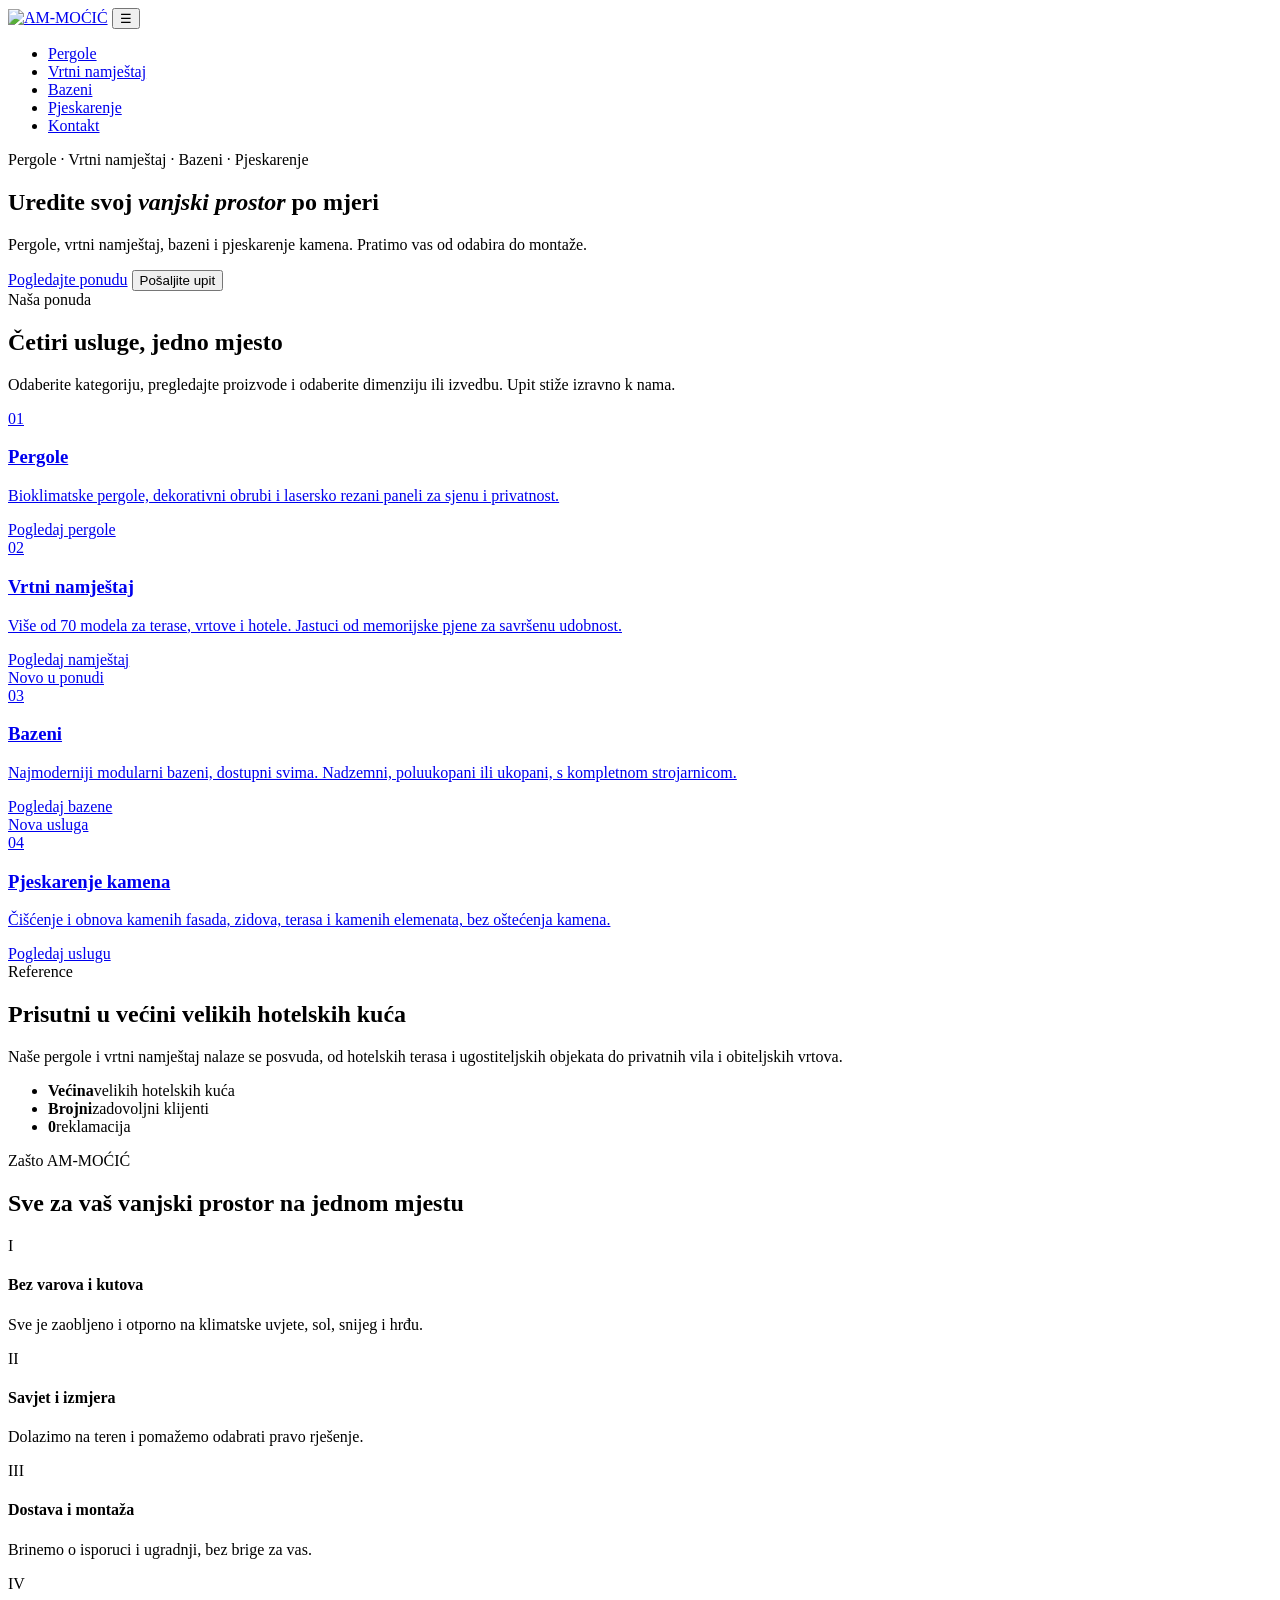
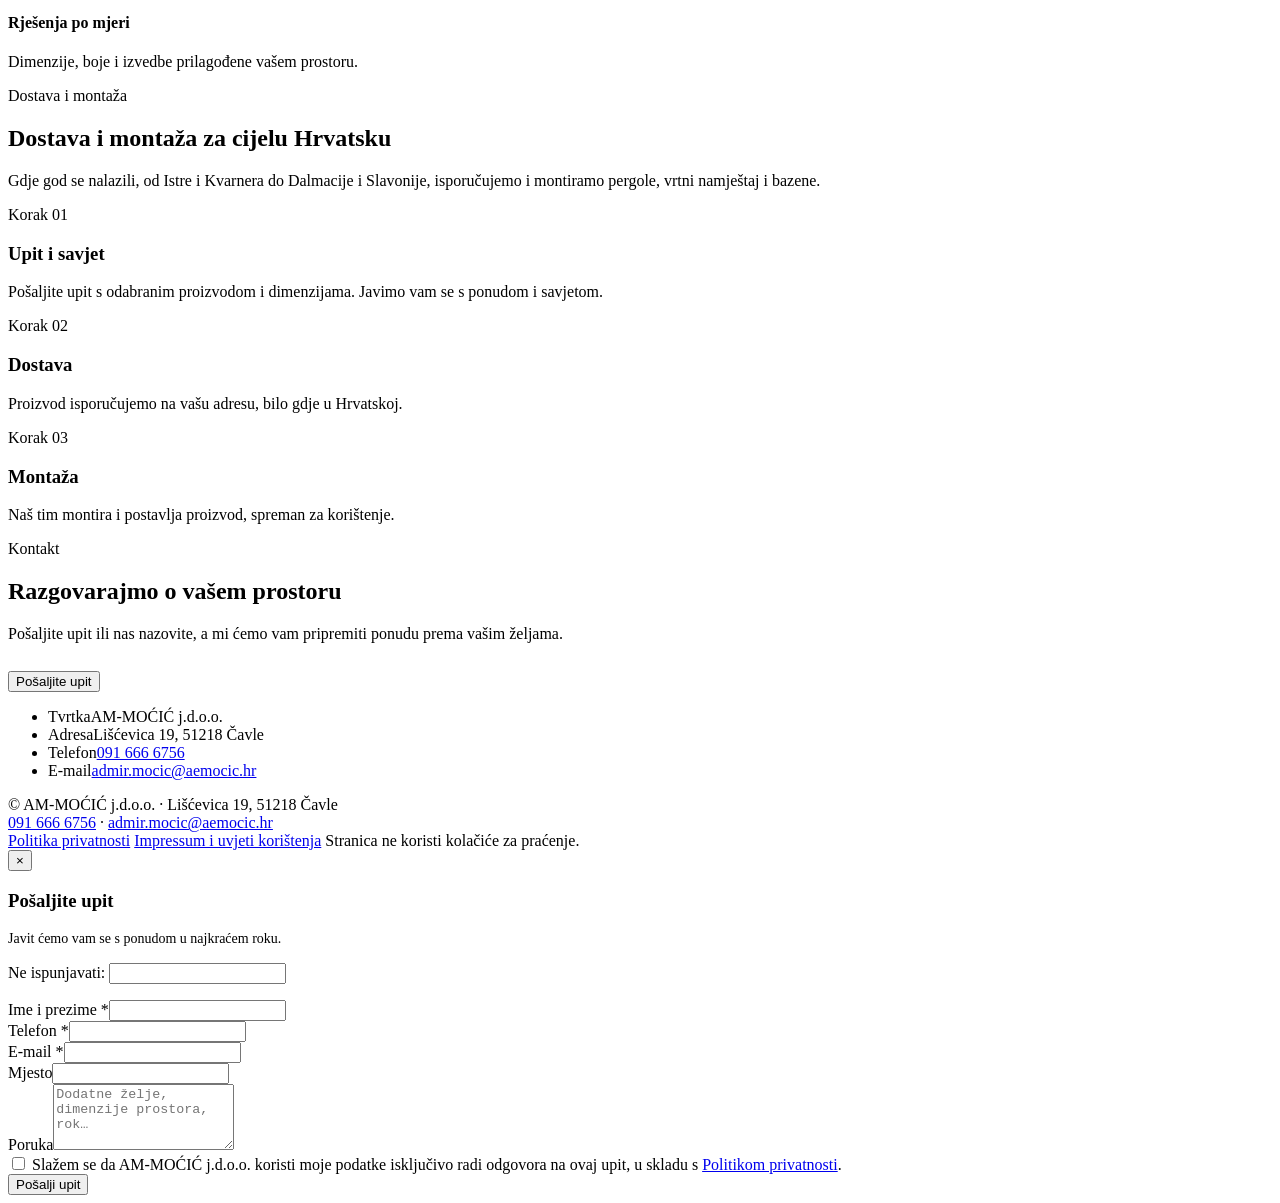
==== index.html @ 61857739 "Add files via upload" ====
<!doctype html>
<html lang="hr">
<head>
<meta charset="utf-8">
<meta name="viewport" content="width=device-width, initial-scale=1">
<title>AM-MOĆIĆ | Pergole, vrtni namještaj i bazeni · Dostava i montaža u cijeloj Hrvatskoj</title>
<meta name="description" content="AM-MOĆIĆ — pergole, vrtni namještaj i modularni bazeni. Dostava i montaža dostupna za cijelu Hrvatsku.">
<link rel="icon" type="image/png" href="img/favicon.png">
<meta property="og:title" content="AM-MOĆIĆ | Pergole, vrtni namještaj i bazeni · Dostava i montaža u cijeloj Hrvatskoj">
<meta property="og:description" content="AM-MOĆIĆ — pergole, vrtni namještaj i modularni bazeni. Dostava i montaža dostupna za cijelu Hrvatsku.">
<meta property="og:image" content="img/logo.png">
<link rel="preconnect" href="https://fonts.googleapis.com"><link rel="preconnect" href="https://fonts.gstatic.com" crossorigin><link href="https://fonts.googleapis.com/css2?family=Cormorant+Garamond:ital,wght@0,500;0,600;0,700;1,500&family=Inter:wght@400;500;600&display=swap" rel="stylesheet">
<link rel="stylesheet" href="css/style.css">
</head>
<body>
<header class="site-header">
  <div class="container nav">
    <a href="index.html" class="logo" aria-label="AM-MOĆIĆ – početna stranica" title="Početna"><img src="img/logo.png" alt="AM-MOĆIĆ"></a>
    <button class="menu-toggle" aria-label="Izbornik">&#9776;</button>
    <ul class="menu"><li><a href="pergole.html">Pergole</a></li><li><a href="vrtni-namjestaj.html">Vrtni namještaj</a></li><li><a href="bazeni.html">Bazeni</a></li><li><a href="pjeskarenje.html">Pjeskarenje</a></li><li><a href="index.html#kontakt">Kontakt</a></li></ul>
  </div>
  <div class="wave-line"></div>
</header>
<section class="hero" style="padding:0;--hero-img:url('../img/foto/hero.jpg')">
  <div class="container">
    <div class="hero-inner">
      <div class="eyebrow">Pergole · Vrtni namještaj · Bazeni · Pjeskarenje</div>
      <h1>Uredite svoj <em>vanjski prostor</em> po mjeri</h1>
      <p>Pergole, vrtni namještaj, bazeni i pjeskarenje kamena. Pratimo vas od odabira do montaže.</p>
      <div class="hero-actions">
        <a href="#ponuda" class="btn btn-gold">Pogledajte ponudu</a>
        <button type="button" class="btn btn-outline" data-open-inquiry>Pošaljite upit</button>
      </div>
    </div>
  </div>
</section>

<section id="ponuda">
  <div class="container">
    <div class="section-head">
      <div class="eyebrow">Naša ponuda</div>
      <h2>Četiri usluge, jedno mjesto</h2>
      <p>Odaberite kategoriju, pregledajte proizvode i odaberite dimenziju ili izvedbu. Upit stiže izravno k nama.</p>
    </div>
    <div class="categories">
      <a href="pergole.html" class="cat-card" style="--cat-img:url('../img/foto/kartica-pergole.jpg')">
        <div class="cat-body">
          <div class="cat-num">01</div>
          <h3>Pergole</h3>
          <p>Bioklimatske pergole, dekorativni obrubi i lasersko rezani paneli za sjenu i privatnost.</p>
          <span class="cat-link">Pogledaj pergole</span>
        </div>
      </a>
      <a href="vrtni-namjestaj.html" class="cat-card" style="--cat-img:url('../img/foto/kartica-namjestaj.jpg')">
        <div class="cat-body">
          <div class="cat-num">02</div>
          <h3>Vrtni namještaj</h3>
          <p>Više od 70 modela za terase, vrtove i hotele. Jastuci od memorijske pjene za savršenu udobnost.</p>
          <span class="cat-link">Pogledaj namještaj</span>
        </div>
      </a>
      <a href="bazeni.html" class="cat-card" style="--cat-img:url('../img/foto/kartica-bazeni.jpg')">
        <span class="new-badge cat-new">Novo u ponudi</span>
        <div class="cat-body">
          <div class="cat-num">03</div>
          <h3>Bazeni</h3>
          <p>Najmoderniji modularni bazeni, dostupni svima. Nadzemni, poluukopani ili ukopani, s kompletnom strojarnicom.</p>
          <span class="cat-link">Pogledaj bazene</span>
        </div>
      </a>
      <a href="pjeskarenje.html" class="cat-card" style="--cat-img:url('../img/foto/kartica-pjeskarenje.jpg')">
        <span class="new-badge cat-new">Nova usluga</span>
        <div class="cat-body">
          <div class="cat-num">04</div>
          <h3>Pjeskarenje kamena</h3>
          <p>Čišćenje i obnova kamenih fasada, zidova, terasa i kamenih elemenata, bez oštećenja kamena.</p>
          <span class="cat-link">Pogledaj uslugu</span>
        </div>
      </a>
    </div>
  </div>
</section>

<section class="trust">
  <div class="container trust-inner">
    <div class="trust-lead">
      <div class="eyebrow">Reference</div>
      <h2>Prisutni u većini velikih hotelskih kuća</h2>
      <p>Naše pergole i vrtni namještaj nalaze se posvuda, od hotelskih terasa i ugostiteljskih objekata do privatnih vila i obiteljskih vrtova.</p>
    </div>
    <ul class="trust-facts">
      <li><strong>Većina</strong><span>velikih hotelskih kuća</span></li>
      <li><strong>Brojni</strong><span>zadovoljni klijenti</span></li>
      <li class="zero"><strong>0</strong><span>reklamacija</span></li>
    </ul>
  </div>
</section>

<section class="why">
  <div class="container">
    <div class="section-head">
      <div class="eyebrow">Zašto AM-MOĆIĆ</div>
      <h2>Sve za vaš vanjski prostor na jednom mjestu</h2>
    </div>
    <div class="why-grid">
      <div class="why-item"><div class="why-icon">I</div><h4>Bez varova i kutova</h4><p>Sve je zaobljeno i otporno na klimatske uvjete, sol, snijeg i hrđu.</p></div>
      <div class="why-item"><div class="why-icon">II</div><h4>Savjet i izmjera</h4><p>Dolazimo na teren i pomažemo odabrati pravo rješenje.</p></div>
      <div class="why-item"><div class="why-icon">III</div><h4>Dostava i montaža</h4><p>Brinemo o isporuci i ugradnji, bez brige za vas.</p></div>
      <div class="why-item"><div class="why-icon">IV</div><h4>Rješenja po mjeri</h4><p>Dimenzije, boje i izvedbe prilagođene vašem prostoru.</p></div>
    </div>
  </div>
</section>

<section class="partners with-photo" id="dostava">
  <div class="container">
    <div class="section-head">
      <div class="eyebrow">Dostava i montaža</div>
      <h2>Dostava i montaža za cijelu Hrvatsku</h2>
      <p>Gdje god se nalazili, od Istre i Kvarnera do Dalmacije i Slavonije, isporučujemo i montiramo pergole, vrtni namještaj i bazene.</p>
    </div>
    <div class="partner-grid steps">
      <div class="partner"><div class="tag">Korak 01</div><h3>Upit i savjet</h3><p>Pošaljite upit s odabranim proizvodom i dimenzijama. Javimo vam se s ponudom i savjetom.</p></div>
      <div class="partner"><div class="tag">Korak 02</div><h3>Dostava</h3><p>Proizvod isporučujemo na vašu adresu, bilo gdje u Hrvatskoj.</p></div>
      <div class="partner"><div class="tag">Korak 03</div><h3>Montaža</h3><p>Naš tim montira i postavlja proizvod, spreman za korištenje.</p></div>
    </div>
  </div>
</section>

<section class="contact" id="kontakt">
  <div class="container contact-grid">
    <div>
      <div class="eyebrow">Kontakt</div>
      <h2>Razgovarajmo o vašem prostoru</h2>
      <p style="margin-bottom:28px">Pošaljite upit ili nas nazovite, a mi ćemo vam pripremiti ponudu prema vašim željama.</p>
      <button type="button" class="btn btn-gold" data-open-inquiry>Pošaljite upit</button>
    </div>
    <ul class="contact-list">
      <li><span>Tvrtka</span>AM-MOĆIĆ j.d.o.o.</li>
      <li><span>Adresa</span>Lišćevica 19, 51218 Čavle</li>
      <li><span>Telefon</span><a href="tel:+385916666756">091 666 6756</a></li>
      <li><span>E-mail</span><a href="mailto:admir.mocic@aemocic.hr">admir.mocic@aemocic.hr</a></li>
    </ul>
  </div>
</section>

<footer class="site-footer">
  <div class="container footer-inner">
    <div>© <span data-year></span> AM-MOĆIĆ j.d.o.o. · Lišćevica 19, 51218 Čavle</div>
    <div><a href="tel:+385916666756">091 666 6756</a> · <a href="mailto:admir.mocic@aemocic.hr">admir.mocic@aemocic.hr</a></div>
  </div>
  <div class="container footer-legal">
    <a href="politika-privatnosti.html">Politika privatnosti</a>
    <a href="impressum.html">Impressum i uvjeti korištenja</a>
    <span>Stranica ne koristi kolačiće za praćenje.</span>
  </div>
</footer>

<div class="modal" id="inquiry-modal" role="dialog" aria-modal="true" aria-labelledby="inq-title">
  <div class="modal-box">
    <button class="modal-close" aria-label="Zatvori">&times;</button>
    <h3 id="inq-title">Pošaljite upit</h3>
    <p style="color:var(--muted);font-size:14px">Javit ćemo vam se s ponudom u najkraćem roku.</p>
    <div class="summary"></div>
    <form name="upit" method="POST" action="/hvala.html" data-netlify="true" netlify-honeypot="bot-field">
      <input type="hidden" name="form-name" value="upit">
      <input type="hidden" name="proizvod">
      <input type="hidden" name="odabir">
      <p class="hidden"><label>Ne ispunjavati: <input name="bot-field"></label></p>
      <div class="form-grid">
        <div class="field"><label for="f-ime">Ime i prezime *</label><input id="f-ime" name="ime" required autocomplete="name"></div>
        <div class="field"><label for="f-tel">Telefon *</label><input id="f-tel" name="telefon" type="tel" required autocomplete="tel"></div>
        <div class="field"><label for="f-mail">E-mail *</label><input id="f-mail" name="email" type="email" required autocomplete="email"></div>
        <div class="field"><label for="f-mjesto">Mjesto</label><input id="f-mjesto" name="mjesto" autocomplete="address-level2"></div>
        <div class="field full"><label for="f-poruka">Poruka</label><textarea id="f-poruka" name="poruka" rows="4" placeholder="Dodatne želje, dimenzije prostora, rok…"></textarea></div>
        <label class="consent full"><input type="checkbox" name="privola" value="da" required> Slažem se da AM-MOĆIĆ j.d.o.o. koristi moje podatke isključivo radi odgovora na ovaj upit, u skladu s <a href="politika-privatnosti.html" target="_blank">Politikom privatnosti</a>.</label>
        <div class="full"><button type="submit" class="btn btn-gold btn-block">Pošalji upit</button></div>
      </div>
    </form>
  </div>
</div>
<script src="js/main.js"></script>
</body>
</html>
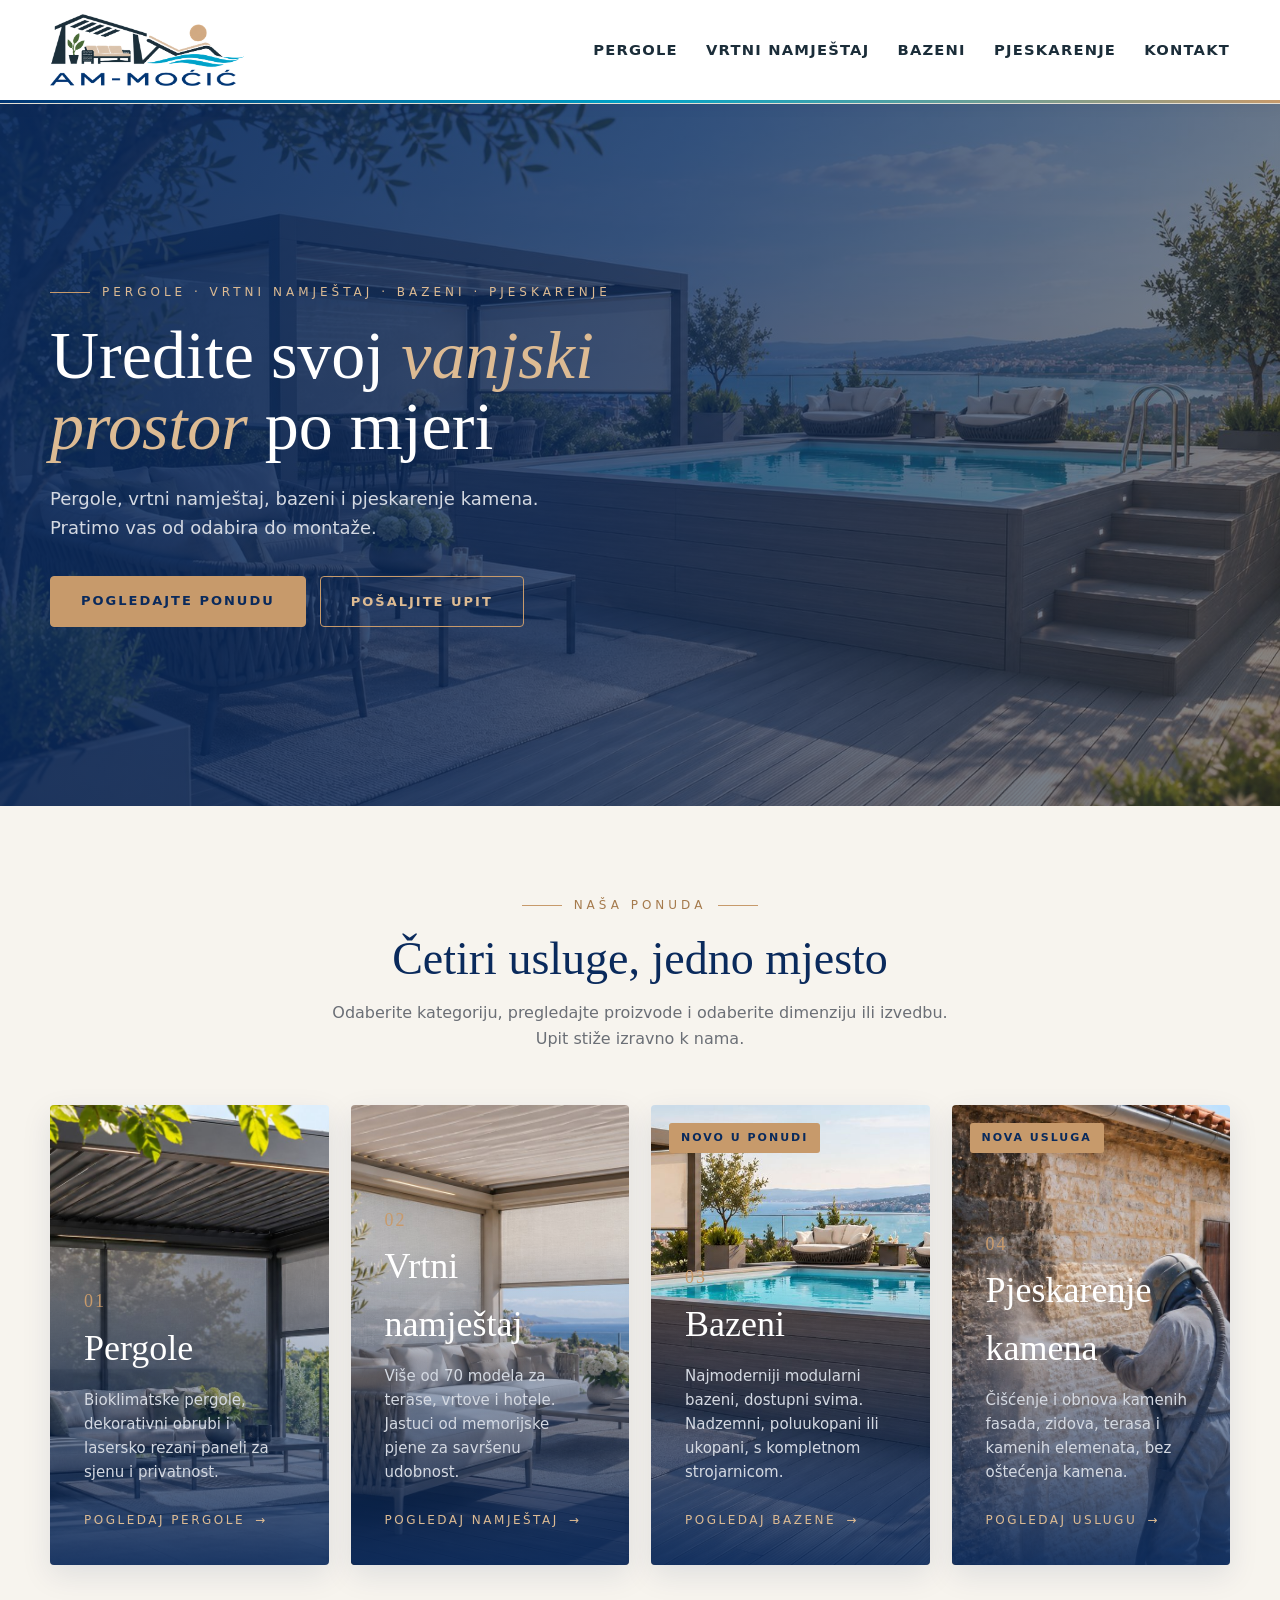
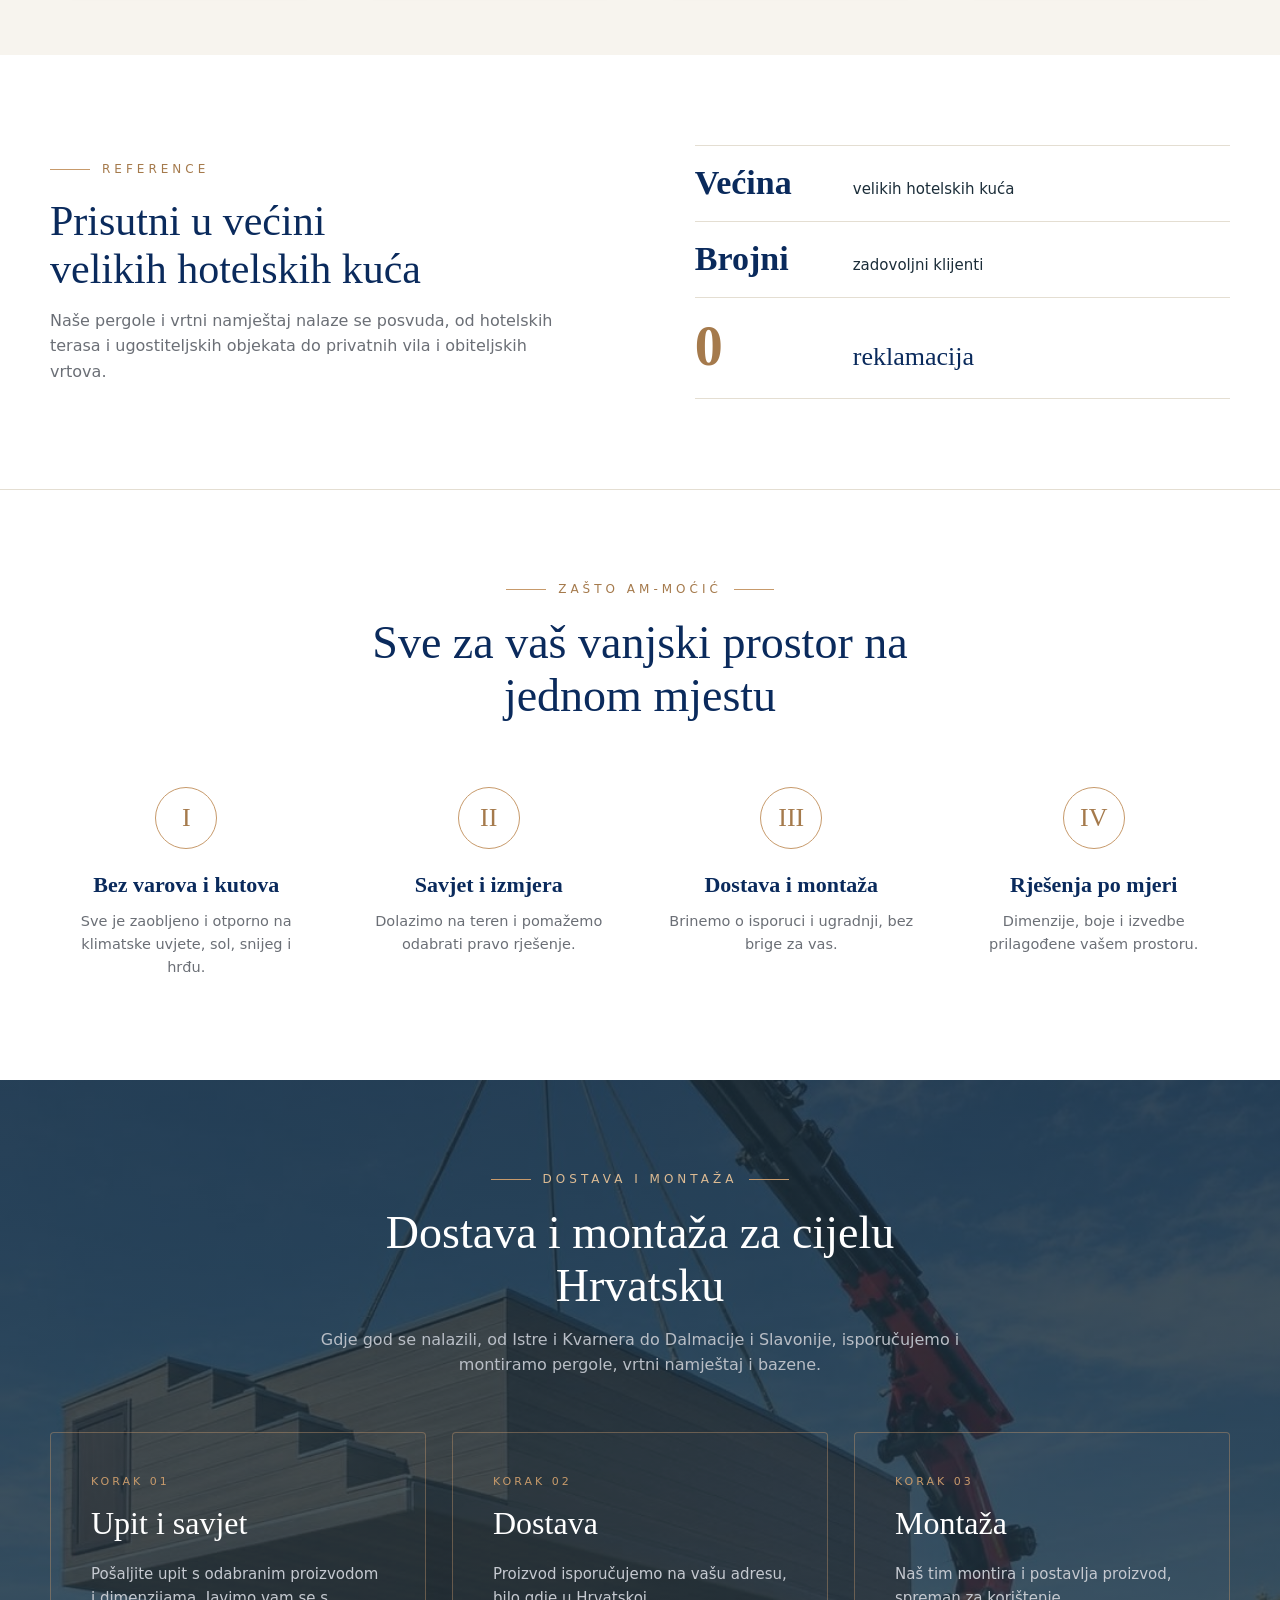
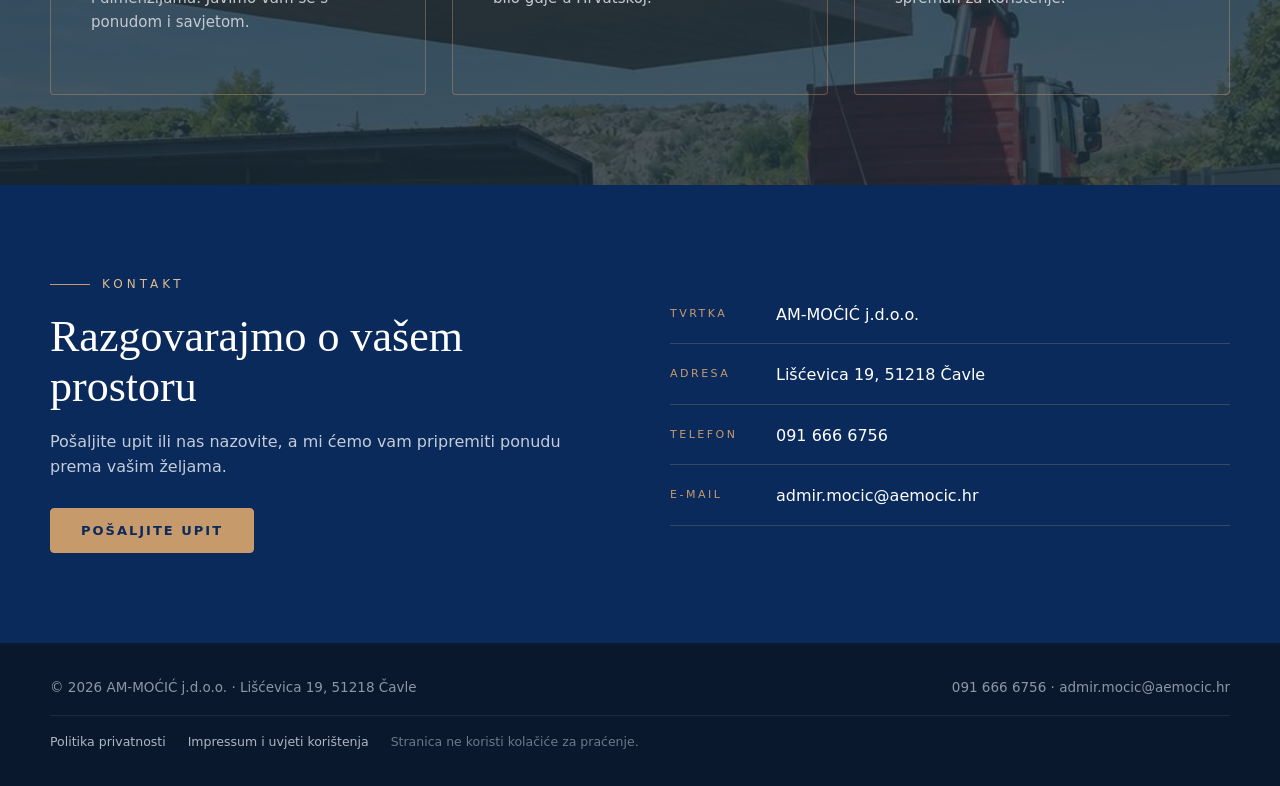
==== commit 0c4eb719: "Pozadinske fotografije postavljene izravno (radi u Safariju) Co-Authored-By: Claude Opus 5.5 <norepl" ====
--- a/index.html
+++ b/index.html
@@ -21,7 +21,7 @@
   </div>
   <div class="wave-line"></div>
 </header>
-<section class="hero" style="padding:0;--hero-img:url('../img/foto/hero.jpg')">
+<section class="hero" style="padding:0;background-image:linear-gradient(110deg,rgba(10,42,92,.94) 0%,rgba(10,42,92,.78) 45%,rgba(46,49,54,.55) 100%),url('img/foto/hero.jpg')">
   <div class="container">
     <div class="hero-inner">
       <div class="eyebrow">Pergole · Vrtni namještaj · Bazeni · Pjeskarenje</div>
@@ -43,7 +43,7 @@
       <p>Odaberite kategoriju, pregledajte proizvode i odaberite dimenziju ili izvedbu. Upit stiže izravno k nama.</p>
     </div>
     <div class="categories">
-      <a href="pergole.html" class="cat-card" style="--cat-img:url('../img/foto/kartica-pergole.jpg')">
+      <a href="pergole.html" class="cat-card" style="background-image:url('img/foto/kartica-pergole.jpg')">
         <div class="cat-body">
           <div class="cat-num">01</div>
           <h3>Pergole</h3>
@@ -51,7 +51,7 @@
           <span class="cat-link">Pogledaj pergole</span>
         </div>
       </a>
-      <a href="vrtni-namjestaj.html" class="cat-card" style="--cat-img:url('../img/foto/kartica-namjestaj.jpg')">
+      <a href="vrtni-namjestaj.html" class="cat-card" style="background-image:url('img/foto/kartica-namjestaj.jpg')">
         <div class="cat-body">
           <div class="cat-num">02</div>
           <h3>Vrtni namještaj</h3>
@@ -59,7 +59,7 @@
           <span class="cat-link">Pogledaj namještaj</span>
         </div>
       </a>
-      <a href="bazeni.html" class="cat-card" style="--cat-img:url('../img/foto/kartica-bazeni.jpg')">
+      <a href="bazeni.html" class="cat-card" style="background-image:url('img/foto/kartica-bazeni.jpg')">
         <span class="new-badge cat-new">Novo u ponudi</span>
         <div class="cat-body">
           <div class="cat-num">03</div>
@@ -68,7 +68,7 @@
           <span class="cat-link">Pogledaj bazene</span>
         </div>
       </a>
-      <a href="pjeskarenje.html" class="cat-card" style="--cat-img:url('../img/foto/kartica-pjeskarenje.jpg')">
+      <a href="pjeskarenje.html" class="cat-card" style="background-image:url('img/foto/kartica-pjeskarenje.jpg')">
         <span class="new-badge cat-new">Nova usluga</span>
         <div class="cat-body">
           <div class="cat-num">04</div>
--- a/css/style.css
+++ b/css/style.css
@@ -0,0 +1,386 @@
+/* AM-MOĆIĆ — boje usklađene s logotipom: zlatna, tamno plava, antracit */
+:root{
+  --gold:#C79A6B;
+  --gold-light:#DDBB93;
+  --gold-dark:#A57A4C;
+  --navy:#0A2A5C;
+  --navy-2:#023674;
+  --anthracite:#1B2D39;
+  --anthracite-2:#2B3D4A;
+  --cream:#F7F4EE;
+  --white:#FFFFFF;
+  --text:#1B2D39;
+  --water:#00A3C9;
+  --muted:#6B6F76;
+  --line:#E4DED2;
+  --radius:4px;
+  --shadow:0 10px 30px rgba(10,42,92,.10);
+  --serif:"Cormorant Garamond", Georgia, serif;
+  --sans:"Inter", system-ui, -apple-system, "Segoe UI", Arial, sans-serif;
+}
+*{box-sizing:border-box;margin:0;padding:0}
+html{scroll-behavior:smooth}
+body{font-family:var(--sans);color:var(--text);background:var(--cream);line-height:1.6;font-size:16px}
+img{max-width:100%;display:block}
+a{color:inherit;text-decoration:none}
+.container{width:min(1180px,100% - 32px);margin-inline:auto}
+
+/* ---------- Header ---------- */
+.site-header{position:sticky;top:0;z-index:50;background:rgba(255,255,255,.97);backdrop-filter:blur(6px);border-bottom:1px solid var(--line);box-shadow:0 2px 14px rgba(10,42,92,.06)}
+.nav{display:flex;align-items:center;justify-content:space-between;height:84px}
+.logo{display:flex;align-items:center;gap:12px;color:var(--white)}
+.logo img{height:58px;width:auto}
+.logo-mark{width:44px;height:44px;border:1.5px solid var(--gold);display:grid;place-items:center;font-family:var(--serif);font-weight:700;color:var(--gold);font-size:20px;letter-spacing:.5px}
+.logo-text{font-family:var(--serif);font-size:24px;font-weight:600;letter-spacing:2px}
+.logo-text small{display:block;font-family:var(--sans);font-size:10px;letter-spacing:3px;color:var(--gold-light);font-weight:500;margin-top:-4px}
+.menu{display:flex;align-items:center;gap:clamp(14px,1.8vw,28px);list-style:none;white-space:nowrap}
+.menu a{color:var(--anthracite);font-weight:500;font-size:clamp(12px,1vw,14px);letter-spacing:1px;text-transform:uppercase;padding:6px 0;border-bottom:1px solid transparent;transition:.2s}
+.menu a:hover,.menu a.active{color:var(--navy-2);border-color:var(--gold)}
+.menu-toggle{display:none;background:none;border:0;color:var(--navy);font-size:28px;cursor:pointer}
+
+/* ---------- Buttons ---------- */
+.btn{display:inline-block;padding:14px 30px;font-size:13px;letter-spacing:2px;text-transform:uppercase;font-weight:600;border-radius:var(--radius);cursor:pointer;border:1px solid var(--gold);transition:.25s;font-family:var(--sans)}
+.btn-gold{background:var(--gold);color:var(--navy)}
+.btn-gold:hover{background:var(--gold-light)}
+.btn-outline{background:transparent;color:var(--gold-light)}
+.btn-outline:hover{background:var(--gold);color:var(--navy)}
+.btn-dark{background:var(--navy);color:var(--gold-light);border-color:var(--navy)}
+.btn-dark:hover{background:var(--navy-2)}
+.btn-block{width:100%}
+
+/* ---------- Hero ---------- */
+.hero{position:relative;min-height:78vh;background-position:center 60% !important;display:flex;align-items:center;color:var(--white);
+  background:linear-gradient(110deg,rgba(10,42,92,.94) 0%,rgba(10,42,92,.78) 45%,rgba(46,49,54,.55) 100%),
+  var(--hero-img, linear-gradient(135deg,#2E3136,#17305A));background-size:cover;background-position:center}
+.hero-inner{max-width:640px;padding:80px 0}
+.eyebrow{font-size:12px;letter-spacing:4px;text-transform:uppercase;color:var(--gold-light);margin-bottom:18px;display:flex;align-items:center;gap:12px}
+.eyebrow::before{content:"";width:40px;height:1px;background:var(--gold)}
+.hero h1{font-family:var(--serif);font-size:clamp(40px,6vw,68px);line-height:1.05;font-weight:500;margin-bottom:22px}
+.hero h1 em{color:var(--gold-light);font-style:italic}
+.hero p{font-size:18px;color:#D4D9E2;margin-bottom:34px;max-width:520px}
+.hero-actions{display:flex;gap:14px;flex-wrap:wrap}
+
+/* ---------- Sections ---------- */
+section{padding:90px 0}
+.section-head{text-align:center;max-width:640px;margin:0 auto 54px}
+.section-head .eyebrow{justify-content:center}
+.section-head .eyebrow::after{content:"";width:40px;height:1px;background:var(--gold)}
+.section-head h2{font-family:var(--serif);font-size:clamp(32px,4vw,46px);font-weight:500;color:var(--navy);line-height:1.15;margin-bottom:14px}
+.section-head p{color:var(--muted)}
+.section-head .eyebrow{color:var(--gold-dark)}
+
+/* Categories */
+.categories{display:grid;grid-template-columns:repeat(4,minmax(0,1fr));gap:22px}
+.cat-card{position:relative;min-height:460px;border-radius:var(--radius);overflow:hidden;display:flex;align-items:flex-end;color:var(--white);box-shadow:var(--shadow);
+  background:var(--cat-img, linear-gradient(160deg,var(--anthracite-2),var(--navy)));background-size:cover;background-position:center;transition:transform .35s}
+.cat-card::before{content:"";position:absolute;inset:0;background:linear-gradient(180deg,rgba(10,42,92,0) 30%,rgba(10,42,92,.92) 100%)}
+.cat-card:hover{transform:translateY(-6px)}
+.cat-body{position:relative;padding:34px;width:100%}
+.cat-num{font-family:var(--serif);color:var(--gold);font-size:18px;letter-spacing:2px}
+.cat-body h3{font-family:var(--serif);font-size:36px;font-weight:500;margin:4px 0 10px}
+.cat-body p{font-size:15px;color:#D4D9E2;margin-bottom:22px}
+.cat-link{font-size:12px;letter-spacing:2.5px;text-transform:uppercase;color:var(--gold-light);display:inline-flex;align-items:center;gap:10px}
+.cat-link::after{content:"→";transition:.25s}
+.cat-card:hover .cat-link::after{transform:translateX(6px)}
+.ph-label{position:absolute;top:18px;right:18px;font-size:11px;letter-spacing:1px;color:rgba(255,255,255,.55);border:1px dashed rgba(255,255,255,.35);padding:4px 10px;border-radius:20px}
+
+/* Why us */
+.why{background:var(--white)}
+.why-grid{display:grid;grid-template-columns:repeat(4,1fr);gap:30px}
+.why-item{text-align:center;padding:10px}
+.why-icon{width:62px;height:62px;margin:0 auto 18px;border:1px solid var(--gold);border-radius:50%;display:grid;place-items:center;color:var(--gold-dark);font-family:var(--serif);font-size:26px}
+.why-item h4{font-family:var(--serif);font-size:22px;font-weight:600;color:var(--navy);margin-bottom:8px}
+.why-item p{font-size:14.5px;color:var(--muted)}
+
+/* Partners */
+.partners{background:var(--anthracite);color:var(--white)}
+.partners .section-head h2{color:var(--white)}
+.partners .section-head p{color:#B9BEC6}
+.partners .section-head .eyebrow{color:var(--gold-light)}
+.partner-grid{display:grid;grid-template-columns:repeat(2,1fr);gap:26px}
+.partner{border:1px solid rgba(199,154,107,.4);padding:40px;border-radius:var(--radius);background:rgba(255,255,255,.02)}
+.partner .tag{font-size:11px;letter-spacing:3px;text-transform:uppercase;color:var(--gold)}
+.partner h3{font-family:var(--serif);font-size:32px;font-weight:500;margin:8px 0 12px}
+.partner p{color:#C5C9D0;font-size:15px;margin-bottom:20px}
+.partner a.more{color:var(--gold-light);font-size:13px;letter-spacing:2px;text-transform:uppercase}
+
+/* Contact strip */
+.contact{background:var(--navy);color:var(--white)}
+.contact-grid{display:grid;grid-template-columns:1fr 1fr;gap:60px;align-items:center}
+.contact h2{font-family:var(--serif);font-size:clamp(32px,4vw,44px);font-weight:500;line-height:1.15;margin-bottom:16px}
+.contact p{color:#C5CCD8}
+.contact-list{list-style:none;display:grid;gap:18px}
+.contact-list li{display:flex;gap:16px;align-items:flex-start;border-bottom:1px solid rgba(199,154,107,.25);padding-bottom:16px}
+.contact-list span{color:var(--gold);font-size:11px;letter-spacing:2.5px;text-transform:uppercase;min-width:90px;padding-top:3px}
+.contact-list a:hover{color:var(--gold-light)}
+
+/* Footer */
+.site-footer{background:#0A182D;color:#8D96A6;font-size:13.5px;padding:34px 0}
+.footer-inner{display:flex;justify-content:space-between;gap:20px;flex-wrap:wrap}
+.site-footer a:hover{color:var(--gold-light)}
+
+/* ---------- Category page ---------- */
+.page-hero{background:linear-gradient(110deg,rgba(10,42,92,.95),rgba(46,49,54,.85)),var(--hero-img, var(--navy));background-size:cover;background-position:center;color:var(--white);padding:90px 0 70px}
+.breadcrumb{font-size:12px;letter-spacing:2px;text-transform:uppercase;color:#9FA9BA;margin-bottom:16px}
+.breadcrumb a{color:var(--gold-light)}
+.page-hero h1{font-family:var(--serif);font-size:clamp(40px,5vw,60px);font-weight:500;line-height:1.1;margin-bottom:12px}
+.page-hero p{max-width:620px;color:#D4D9E2;font-size:17px}
+.partner-badge{display:inline-block;margin-top:22px;font-size:12px;letter-spacing:2px;text-transform:uppercase;color:var(--gold-light);border:1px solid var(--gold);padding:8px 16px;border-radius:30px}
+
+.products{display:flex;flex-wrap:wrap;gap:30px}
+.product{background:var(--white);border-radius:var(--radius);overflow:hidden;box-shadow:var(--shadow);display:flex;flex-direction:column}
+.product-gallery{position:relative;aspect-ratio:3/2;max-width:100%;background:#E7E6E3}
+.product-gallery img{width:100%;height:100%;object-fit:cover}
+.product-gallery .ph{position:absolute;inset:0;display:grid;place-items:center;color:#8E8676;font-size:13px;letter-spacing:1.5px;text-transform:uppercase;text-align:center;padding:20px}
+.thumbs{display:flex;gap:6px;padding:8px 8px 0;overflow-x:auto;scrollbar-width:thin}
+.thumbs img{width:60px;height:40px;flex:0 0 auto;object-fit:cover;cursor:pointer;opacity:.6;border:1px solid transparent}
+.thumbs img.active,.thumbs img:hover{opacity:1;border-color:var(--gold)}
+.product-body{padding:26px;display:flex;flex-direction:column;flex:1}
+.product-body h3{font-family:var(--serif);font-size:28px;font-weight:600;color:var(--navy);line-height:1.15}
+.product-sub{font-size:12px;letter-spacing:2px;text-transform:uppercase;color:var(--gold-dark);margin:4px 0 12px}
+.product-body p.desc{font-size:14.5px;color:var(--muted);margin-bottom:18px}
+.features{list-style:none;margin-bottom:20px;display:grid;gap:6px}
+.features li{font-size:14px;padding-left:20px;position:relative}
+.features li::before{content:"";position:absolute;left:0;top:9px;width:9px;height:1px;background:var(--gold)}
+.option-group{margin-bottom:16px}
+.option-group label{display:block;font-size:11px;letter-spacing:2px;text-transform:uppercase;color:var(--anthracite);font-weight:600;margin-bottom:8px}
+.chips{display:flex;flex-wrap:wrap;gap:8px}
+.chip{border:1px solid var(--line);background:var(--cream);padding:8px 14px;font-size:13.5px;border-radius:30px;cursor:pointer;transition:.2s;font-family:var(--sans);color:var(--text)}
+.chip:hover{border-color:var(--gold)}
+.chip.selected{background:var(--navy);border-color:var(--navy);color:var(--gold-light)}
+.product-body .btn{margin-top:auto}
+
+/* ---------- Modal / form ---------- */
+.modal{position:fixed;inset:0;background:rgba(10,24,45,.72);display:none;align-items:center;justify-content:center;z-index:100;padding:16px}
+.modal.open{display:flex}
+.modal-box{background:var(--white);width:min(560px,100%);max-height:92vh;overflow:auto;border-radius:var(--radius);border-top:4px solid var(--gold);padding:34px;position:relative}
+.modal-close{position:absolute;top:12px;right:16px;background:none;border:0;font-size:28px;color:var(--muted);cursor:pointer}
+.modal-box h3{font-family:var(--serif);font-size:30px;color:var(--navy);font-weight:600;margin-bottom:4px}
+.modal-box .summary{background:var(--cream);border-left:3px solid var(--gold);padding:12px 16px;font-size:14px;margin:14px 0 20px}
+.form-grid{display:grid;grid-template-columns:1fr 1fr;gap:14px}
+.form-grid .full{grid-column:1/-1}
+.field label{display:block;font-size:11px;letter-spacing:1.5px;text-transform:uppercase;font-weight:600;margin-bottom:6px;color:var(--anthracite)}
+.field input,.field textarea,.field select{width:100%;padding:12px 14px;border:1px solid var(--line);border-radius:var(--radius);font:inherit;font-size:15px;background:var(--white);color:var(--text)}
+.field input:focus,.field textarea:focus{outline:none;border-color:var(--gold);box-shadow:0 0 0 3px rgba(199,154,107,.18)}
+.consent{display:flex;gap:10px;font-size:13px;color:var(--muted);align-items:flex-start}
+.consent input{margin-top:4px;accent-color:var(--navy)}
+.hidden{display:none}
+
+/* Thank you */
+.thanks{min-height:70vh;display:grid;place-items:center;text-align:center;background:var(--navy);color:var(--white);padding:60px 16px}
+.thanks h1{font-family:var(--serif);font-size:52px;font-weight:500;color:var(--gold-light);margin-bottom:12px}
+.thanks p{color:#C5CCD8;margin-bottom:30px}
+
+/* ---------- Responsive ---------- */
+@media (max-width:960px){
+  .categories{grid-template-columns:1fr}
+  .cat-card{min-height:340px}
+  .why-grid{grid-template-columns:repeat(2,1fr)}
+  .partner-grid,.contact-grid{grid-template-columns:1fr}
+  .contact-grid{gap:34px}
+}
+@media (max-width:760px){
+  .menu-toggle{display:block}
+  .menu{display:none;position:absolute;top:84px;left:0;right:0;background:var(--white);flex-direction:column;gap:0;padding:10px 16px 20px;border-bottom:1px solid var(--gold)}
+  .menu.open{display:flex}
+  .menu a{display:block;padding:14px 0;border-bottom:1px solid var(--line)}
+  section{padding:64px 0}
+  .products{grid-template-columns:1fr}
+  .form-grid{grid-template-columns:1fr}
+  .partner{padding:28px}
+  .modal-box{padding:26px 20px}
+  .logo img{height:46px}
+}
+@media (max-width:480px){.why-grid{grid-template-columns:1fr}}
+
+.wave-line{height:3px;background:linear-gradient(90deg,var(--navy-2),var(--water),var(--gold))}
+.footer-logo{height:44px;width:auto;background:#fff;padding:6px 10px;border-radius:4px}
+
+.topbar{background:var(--navy);color:var(--gold-light);font-size:12.5px;letter-spacing:1.2px;text-align:center;padding:7px 0;font-weight:500}
+.footer-dm{color:var(--gold-light)}
+.product-dm{font-size:13px;color:var(--navy-2);background:var(--cream);border:1px dashed var(--gold);border-radius:var(--radius);padding:8px 12px;margin:4px 0 14px;text-align:center}
+.partner-grid.steps{grid-template-columns:repeat(3,1fr)}
+@media (max-width:960px){.partner-grid.steps{grid-template-columns:1fr}}
+
+/* Reference */
+.trust{background:var(--white);border-bottom:1px solid var(--line)}
+.trust-inner{display:grid;grid-template-columns:1.1fr 1fr;gap:56px;align-items:center}
+.trust-lead h2{font-family:var(--serif);font-size:clamp(30px,3.6vw,42px);font-weight:500;color:var(--navy);line-height:1.15;margin-bottom:14px;text-wrap:balance}
+.trust-lead .eyebrow{color:var(--gold-dark)}
+.trust-lead p{color:var(--muted);max-width:52ch}
+.trust-facts{list-style:none;display:grid;gap:0;border-top:1px solid var(--line)}
+.trust-facts li{display:flex;align-items:baseline;gap:18px;padding:20px 0;border-bottom:1px solid var(--line)}
+.trust-facts strong{font-family:var(--serif);font-size:34px;font-weight:600;color:var(--navy);min-width:140px;line-height:1}
+.trust-facts span{color:var(--anthracite);font-size:15px}
+.trust-facts .zero strong{font-size:56px;color:var(--gold-dark)}
+.trust-facts .zero span{font-family:var(--serif);font-size:26px;color:var(--navy)}
+.new-badge{display:inline-block;background:var(--gold);color:var(--navy);font-size:11px;font-weight:600;letter-spacing:2px;text-transform:uppercase;padding:6px 12px;border-radius:3px;margin-bottom:16px}
+.cat-new{position:absolute;top:18px;left:18px;margin:0;z-index:1}
+@media (max-width:960px){.trust-inner{grid-template-columns:1fr;gap:30px}.trust-facts strong{min-width:110px}}
+
+/* Filtar po vrstama */
+.group-tabs{display:flex;flex-wrap:wrap;gap:8px;justify-content:center;margin:0 auto 40px;max-width:980px}
+.group-tab{font-family:var(--sans);font-size:13px;letter-spacing:1px;text-transform:uppercase;font-weight:600;padding:10px 18px;border:1px solid var(--line);background:var(--white);color:var(--anthracite);border-radius:30px;cursor:pointer;transition:.2s}
+.group-tab span{color:var(--gold-dark);font-weight:500;margin-left:4px}
+.group-tab:hover{border-color:var(--gold)}
+.group-tab.active{background:var(--navy);border-color:var(--navy);color:var(--gold-light)}
+.group-tab.active span{color:var(--gold-light)}
+.group-tab:focus-visible,.chip:focus-visible,.btn:focus-visible{outline:2px solid var(--gold);outline-offset:2px}
+/* Reference galerija */
+.ref-gallery{display:grid;grid-template-columns:repeat(6,1fr);gap:10px;margin-top:56px}
+.ref-gallery img{width:100%;aspect-ratio:1/1;object-fit:cover;border-radius:var(--radius)}
+@media (max-width:960px){.ref-gallery{grid-template-columns:repeat(3,1fr)}}
+/* Dostava s fotografijom */
+.partners.with-photo{background:linear-gradient(rgba(27,45,57,.84),rgba(27,45,57,.80)),url('../img/foto/dostava.jpg') center 38%/cover}
+.cat-card{background-color:var(--navy)}
+
+.opt-select{width:100%;padding:10px 12px;border:1px solid var(--line);border-radius:var(--radius);font:inherit;font-size:14px;background:var(--cream);color:var(--text);cursor:pointer}
+.opt-select:focus{outline:none;border-color:var(--gold);box-shadow:0 0 0 3px rgba(199,154,107,.18)}
+.product-body p.desc{display:-webkit-box;-webkit-line-clamp:4;-webkit-box-orient:vertical;overflow:hidden}
+.product-body h3{text-wrap:balance}
+
+/* Kartice se šire da popune red; samostalna kartica prelazi u vodoravni raspored */
+.product{flex:1 1 320px;min-width:0;max-width:100%;container-type:inline-size}
+.product-inner{display:flex;flex-direction:column;height:100%}
+.product-media{min-width:0}
+@container (min-width:760px){
+  .product-inner{display:grid;grid-template-columns:minmax(0,1.15fr) minmax(0,1fr);align-items:stretch}
+  .product-media{display:flex;flex-direction:column;background:#E7E6E3}
+  .product-media .product-gallery{aspect-ratio:auto;flex:1;min-height:360px}
+  .product-media .thumbs{padding:8px;background:var(--white)}
+  .product-body{padding:36px 40px}
+  .product-body p.desc{-webkit-line-clamp:unset;display:block}
+}
+@media (min-width:1100px){.product{flex-basis:340px}}
+
+.comfort-note{margin-top:14px;max-width:620px;padding:14px 18px;border-left:3px solid var(--gold);background:rgba(255,255,255,.08);color:#E4E8EF;font-size:15px;line-height:1.55}
+.comfort-note strong{color:var(--gold-light);font-weight:600}
+.page-hero p + .comfort-note{margin-top:22px}
+
+/* Dodaci za pergole */
+.addons{background:var(--white);padding-bottom:40px}
+.addon-grid{display:grid;grid-template-columns:repeat(4,minmax(0,1fr));gap:0;border-top:1px solid var(--line);border-left:1px solid var(--line)}
+.addon{padding:26px 24px;border-right:1px solid var(--line);border-bottom:1px solid var(--line)}
+.addon h4{font-family:var(--serif);font-size:22px;font-weight:600;color:var(--navy);margin-bottom:8px}
+.addon p{font-size:14.5px;color:var(--muted)}
+@media (max-width:960px){.addon-grid{grid-template-columns:repeat(2,minmax(0,1fr))}}
+@media (max-width:520px){.addon-grid{grid-template-columns:1fr}}
+
+/* Realizacije */
+.realizacije{background:var(--white);border-top:1px solid var(--line)}
+.real-gallery{display:grid;grid-template-columns:repeat(var(--cols,4),minmax(0,1fr));gap:12px}
+.real-gallery img{width:100%;aspect-ratio:4/3;object-fit:cover;border-radius:var(--radius);display:block}
+@media (max-width:960px){.real-gallery{--cols:2 !important}}
+
+/* Pravne stranice */
+.legal-hero{padding:70px 0 50px}
+.legal{background:var(--white)}
+.legal-body{max-width:780px}
+.legal-body h2{font-family:var(--serif);font-size:28px;font-weight:600;color:var(--navy);margin:38px 0 12px}
+.legal-body h3{font-size:15px;font-weight:600;color:var(--anthracite);margin:22px 0 6px}
+.legal-body p,.legal-body li{color:var(--text);font-size:15.5px;line-height:1.7}
+.legal-body p{margin-bottom:10px}
+.legal-body ul{padding-left:22px;margin-bottom:10px}
+.legal-body a{color:var(--navy-2);text-decoration:underline;text-underline-offset:2px}
+.legal-date{color:var(--muted);font-size:14px}
+.legal-dl{display:grid;grid-template-columns:170px 1fr;gap:8px 18px;padding:18px 0;border-top:1px solid var(--line);border-bottom:1px solid var(--line);margin:8px 0 6px}
+.legal-dl dt{font-size:12px;letter-spacing:1.5px;text-transform:uppercase;color:var(--gold-dark);font-weight:600;padding-top:3px}
+.legal-dl dd{margin:0}
+mark.todo{background:#FFF1C2;color:#7A5A00;padding:1px 6px;border-radius:3px;font-size:14px}
+.footer-legal{display:flex;flex-wrap:wrap;gap:8px 22px;margin-top:16px;padding-top:16px;border-top:1px solid rgba(255,255,255,.08);font-size:12.5px}
+.footer-legal a{color:#AEB6C4}
+.footer-legal span{color:#6E7889}
+.consent a{color:var(--navy-2);text-decoration:underline}
+@media (max-width:560px){.legal-dl{grid-template-columns:1fr;gap:2px}.legal-dl dd{margin-bottom:10px}}
+
+/* Slider */
+.real-gallery.slider{display:block;position:relative;max-width:1000px;margin:0 auto}
+.real-gallery.slider:focus-visible{outline:2px solid var(--gold);outline-offset:4px}
+.slider .slides{overflow:hidden;border-radius:var(--radius);background:var(--navy)}
+.slider .track{display:flex;transition:transform .6s ease}
+.slider figure{flex:0 0 100%;margin:0}
+.slider figure img{width:100%;aspect-ratio:16/10;object-fit:cover;border-radius:0}
+.slide-btn{position:absolute;top:calc(50% - 40px);width:48px;height:48px;border-radius:50%;border:0;background:rgba(255,255,255,.88);color:var(--navy);font-size:30px;line-height:1;cursor:pointer;box-shadow:var(--shadow);display:grid;place-items:center;padding-bottom:4px}
+.slide-btn:hover{background:var(--gold);color:var(--navy)}
+.slide-btn.prev{left:14px}.slide-btn.next{right:14px}
+.slide-foot{display:flex;justify-content:space-between;gap:16px;padding:14px 2px 0;font-size:14px;color:var(--muted)}
+.slide-count{font-variant-numeric:tabular-nums;color:var(--gold-dark);font-weight:600}
+.dots{display:flex;justify-content:center;gap:8px;margin-top:14px}
+.dots button{width:9px;height:9px;border-radius:50%;border:0;background:var(--line);cursor:pointer;padding:0}
+.dots button.on{background:var(--navy);transform:scale(1.25)}
+@media (max-width:600px){.slide-btn{width:38px;height:38px;font-size:24px;top:calc(50% - 50px)}}
+@media (prefers-reduced-motion:reduce){.slider .track{transition:none}}
+
+/* Uzorci boja */
+.chips.swatches{gap:8px}
+.chip.swatch{position:relative;padding:4px;border-radius:50%;width:38px;height:38px;display:grid;place-items:center;background:var(--white)}
+.chip.swatch .sw{width:28px;height:28px;border-radius:50%;background-size:cover;background-position:center;box-shadow:inset 0 0 0 1px rgba(0,0,0,.12)}
+.chip.swatch .sw-name{position:absolute;width:1px;height:1px;overflow:hidden;clip:rect(0 0 0 0)}
+.chip.swatch.selected{background:var(--white);border-color:var(--navy);box-shadow:0 0 0 2px var(--navy)}
+.sw-preview{display:flex;align-items:center;gap:12px;margin-top:10px;font-size:13.5px;color:var(--anthracite)}
+.sw-big{width:96px;height:48px;border-radius:var(--radius);background-size:cover;background-position:center;box-shadow:inset 0 0 0 1px rgba(0,0,0,.12);flex:0 0 auto}
+
+@media (max-width:1200px) and (min-width:961px){.categories{grid-template-columns:repeat(2,minmax(0,1fr))}}
+.cat-body h3{text-wrap:balance}
+/* Pjeskarenje */
+.steps-grid{grid-template-columns:repeat(3,minmax(0,1fr))}
+.step-n{display:block;font-family:var(--serif);font-size:15px;color:var(--gold-dark);letter-spacing:2px;margin-bottom:6px}
+.stone-types{display:grid;grid-template-columns:repeat(3,minmax(0,1fr));gap:18px;margin-top:34px;font-size:14.5px;color:var(--muted)}
+.stone-types strong{color:var(--navy)}
+@media (max-width:960px){.steps-grid,.stone-types{grid-template-columns:1fr}}
+
+/* Prije / poslije */
+.ba-section{background:var(--cream)}
+.ba{position:relative;max-width:820px;margin:0 auto;border-radius:var(--radius);overflow:hidden;box-shadow:var(--shadow);aspect-ratio:1200/1133}
+.ba img{position:absolute;inset:0;width:100%;height:100%;object-fit:cover;max-width:none}
+.ba-before{position:absolute;inset:0;clip-path:inset(0 calc(100% - var(--pos)) 0 0)}
+.ba-handle{position:absolute;top:0;bottom:0;left:var(--pos);width:3px;margin-left:-1.5px;background:var(--white);pointer-events:none}
+.ba-handle::after{content:"‹ ›";position:absolute;top:50%;left:50%;transform:translate(-50%,-50%);width:46px;height:46px;border-radius:50%;background:var(--white);color:var(--navy);display:grid;place-items:center;font-size:20px;font-weight:600;box-shadow:var(--shadow)}
+.ba-range{position:absolute;inset:0;width:100%;height:100%;opacity:0;cursor:ew-resize;margin:0}
+.ba-range:focus-visible ~ .ba-handle,.ba:focus-within .ba-handle{background:var(--gold)}
+.ba-tag{position:absolute;top:14px;font-size:11px;font-weight:600;letter-spacing:2px;text-transform:uppercase;background:rgba(10,42,92,.82);color:var(--white);padding:6px 12px;border-radius:3px;pointer-events:none}
+.ba-tag.left{left:14px}.ba-tag.right{right:14px;background:var(--gold);color:var(--navy)}
+.ba-note{text-align:center;font-size:13px;color:var(--muted);margin-top:12px}
+
+.logo{flex:0 0 auto}
+@media (max-width:1100px){.logo img{height:48px}}
+/* Uži zasloni: logo lijevo, usluge desno u jednom redu */
+@media (max-width:1100px){
+  .menu-toggle{display:none !important}
+  .menu{display:flex !important;position:static;flex-direction:row;align-items:center;gap:clamp(8px,1.6vw,18px);padding:0;background:none;border:0;white-space:nowrap}
+  .menu a{display:inline-block;padding:4px 0;border-bottom:1px solid transparent;font-size:clamp(9.5px,1.15vw,12.5px);letter-spacing:.4px}
+  .menu a.active{border-color:var(--gold)}
+  .nav{height:72px;gap:14px}
+  .logo img{height:clamp(32px,5vw,46px)}
+}
+@media (max-width:480px){
+  .menu-toggle{display:block !important}
+  .menu{display:none !important;position:absolute;top:72px;left:0;right:0;background:var(--white);flex-direction:column;align-items:stretch;gap:0;padding:10px 16px 20px;border-bottom:1px solid var(--gold)}
+  .menu.open{display:flex !important}
+  .menu a{display:block;padding:14px 0;border-bottom:1px solid var(--line);font-size:14px}
+}
+
+/* Veći logo i izbornik */
+.nav{height:100px}
+.logo img{height:72px}
+.menu{gap:clamp(16px,2.2vw,34px)}
+.menu a{font-size:clamp(13px,1.15vw,16px);font-weight:600;letter-spacing:1.2px}
+@media (max-width:1100px){
+  .nav{height:84px}
+  .logo img{height:clamp(44px,7vw,60px)}
+  .menu{gap:clamp(10px,1.8vw,20px)}
+  .menu a{font-size:clamp(11px,1.35vw,14px);letter-spacing:.5px}
+}
+@media (max-width:480px){.nav{height:76px}.logo img{height:52px}.menu{top:76px}.menu a{font-size:15px}}
+@media (max-width:640px) and (min-width:481px){.logo img{height:40px}.menu{gap:8px}.menu a{font-size:10px;letter-spacing:0}}
+
+.addon.has-img img{width:calc(100% + 48px);margin:-26px -24px 16px;aspect-ratio:16/10;object-fit:cover;max-width:none}
+.addon-grid.addon-text{grid-template-columns:repeat(3,minmax(0,1fr));border-top:0}
+
+.addon-sub{font-family:var(--serif);font-size:24px;font-weight:600;color:var(--navy);margin:36px 0 14px;text-align:center}
+.addon-grid.addon-text{grid-template-columns:repeat(3,minmax(0,1fr));border-top:1px solid var(--line)}
+.addon-text .addon{padding:18px 16px}
+.addon-text .addon h4{font-size:19px}
+.addon-text .addon p{font-size:13.5px}
+@media (max-width:420px){.addon-grid.addon-text{grid-template-columns:1fr}}
+@media (max-width:1100px){.hero{min-height:62vh}.hero-inner{padding:56px 0}}
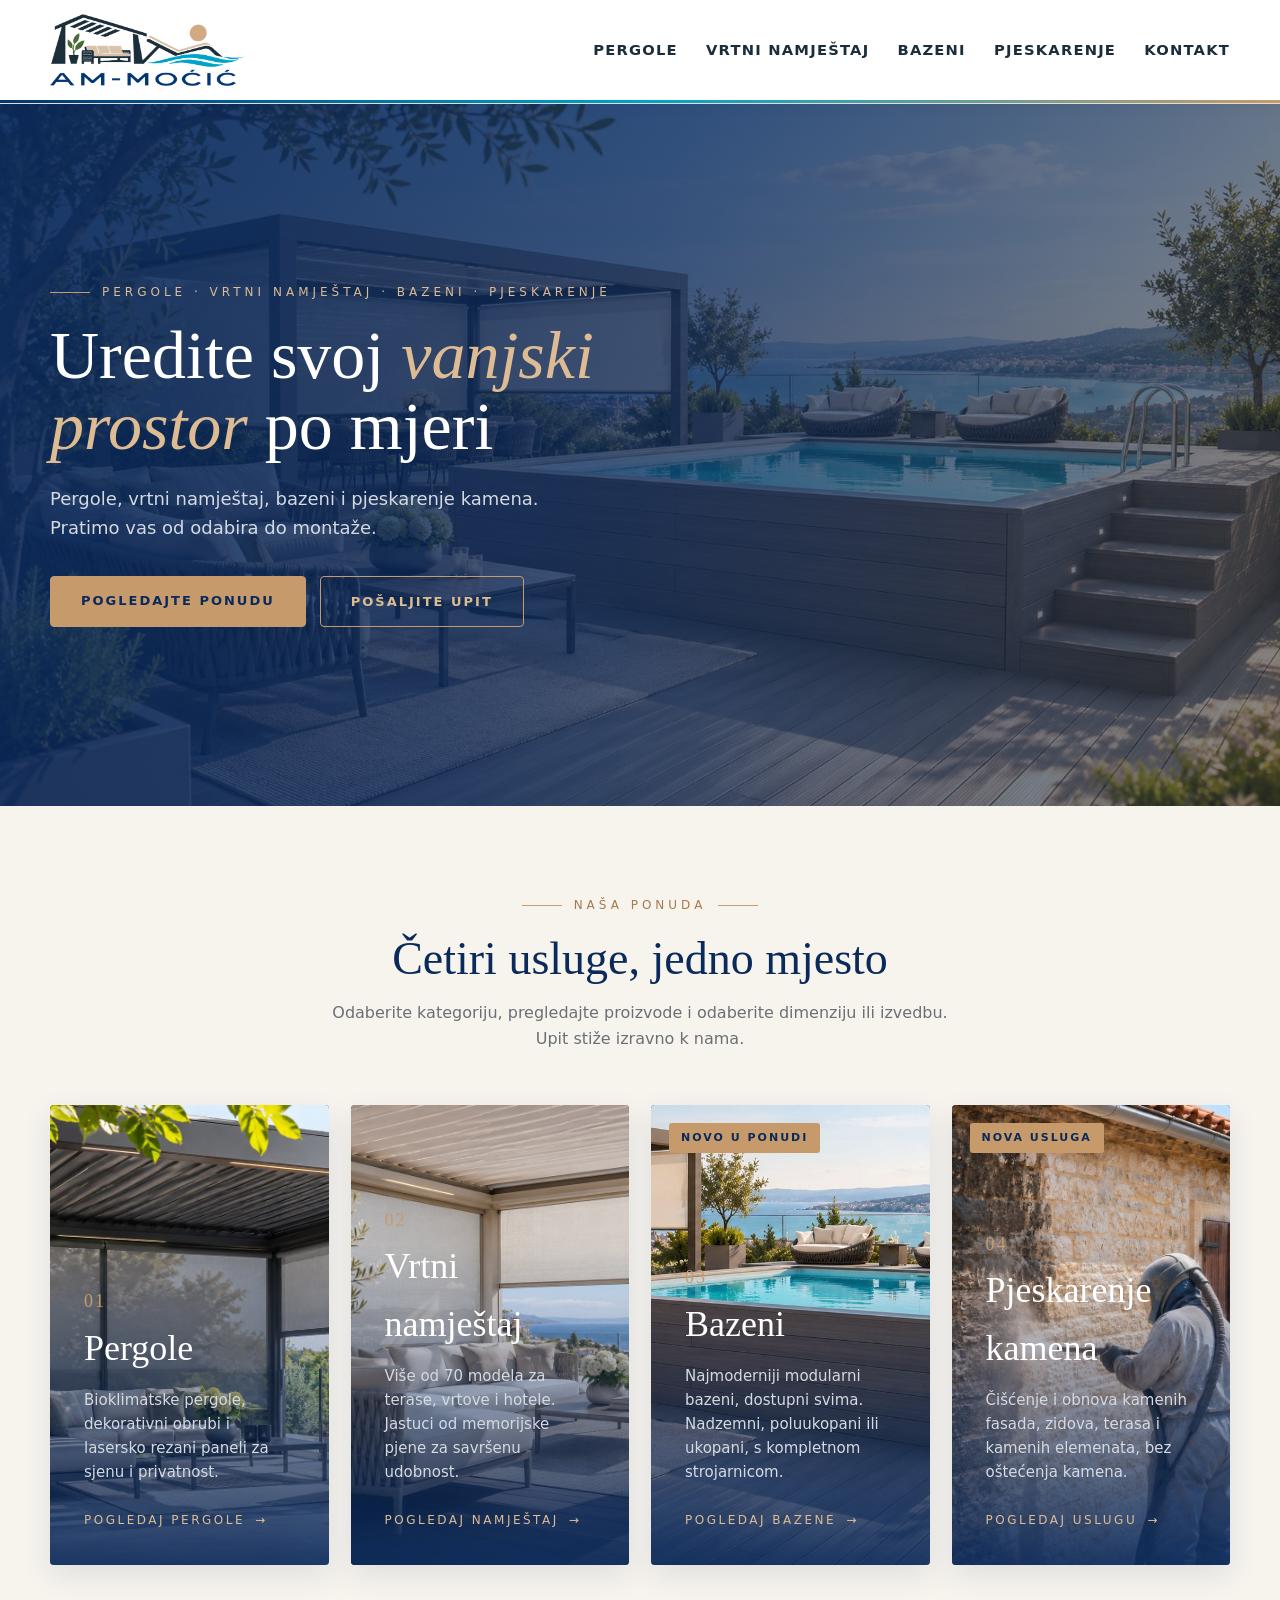
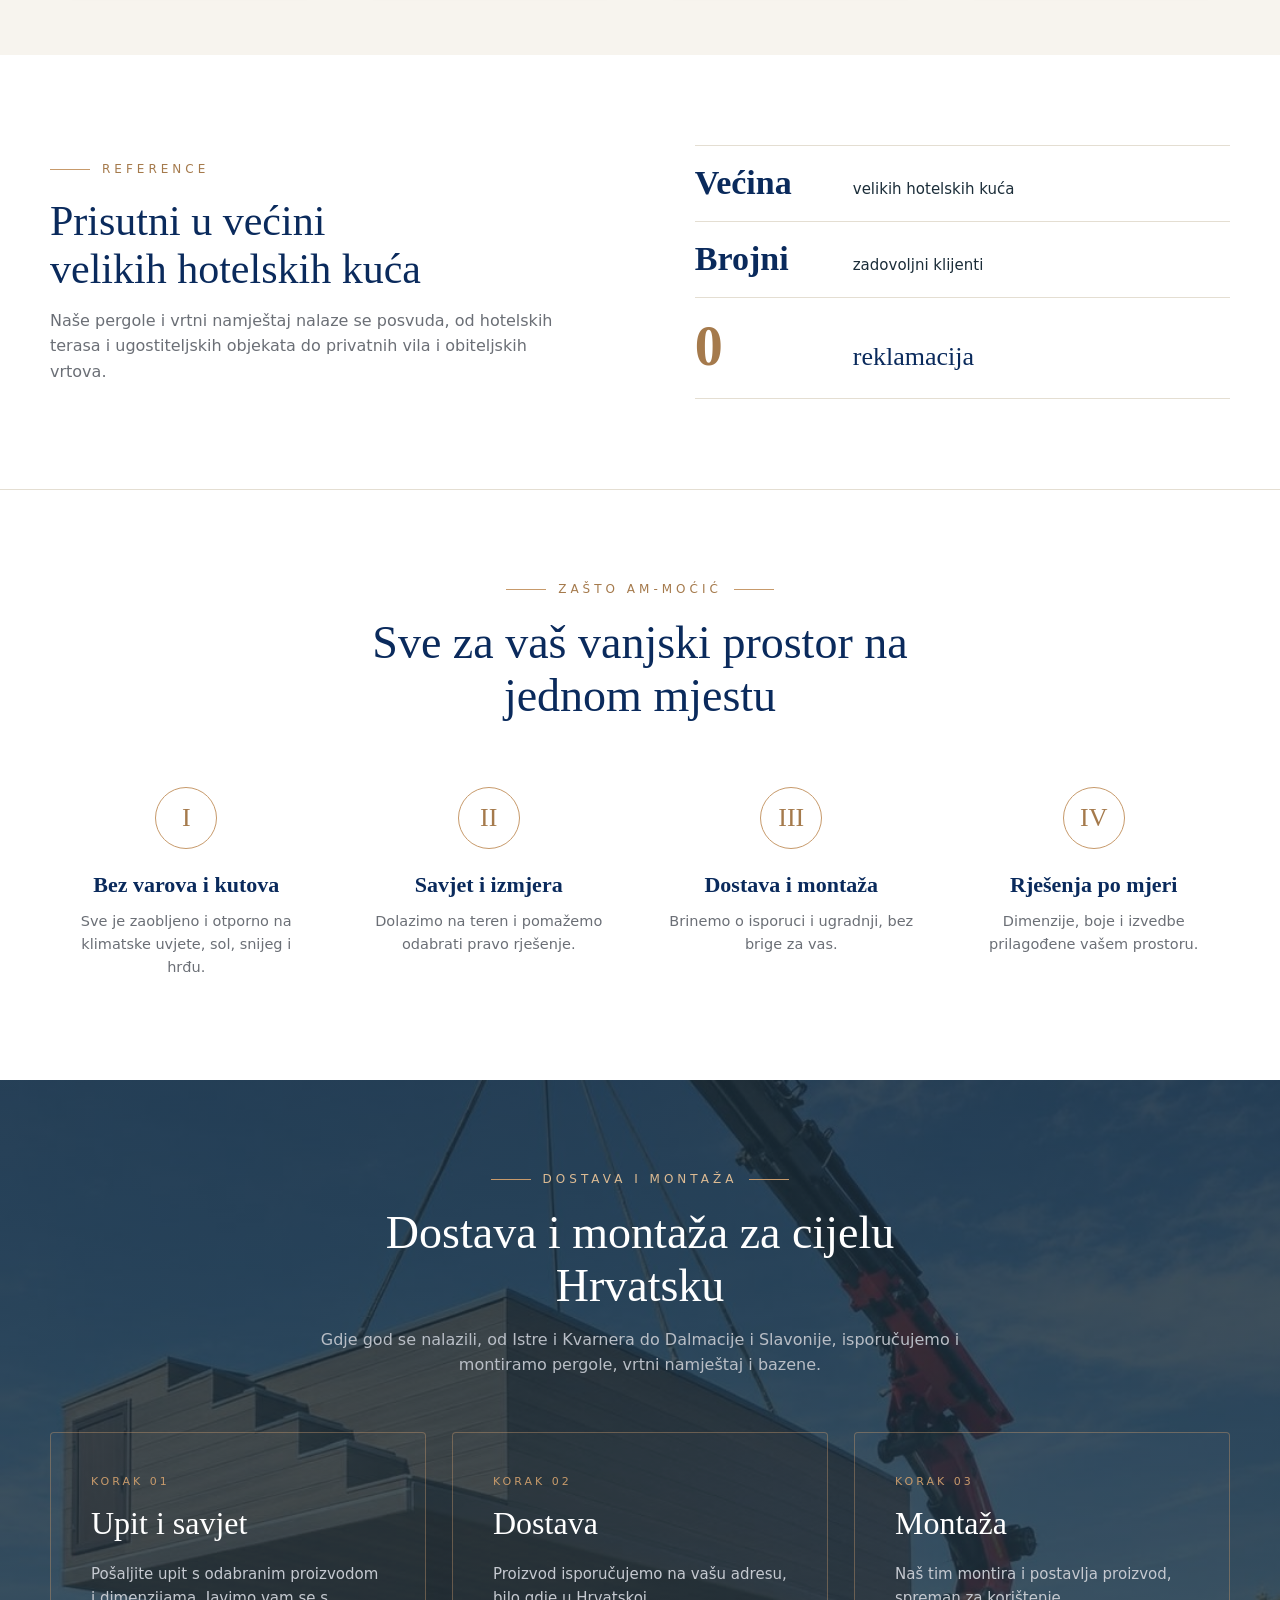
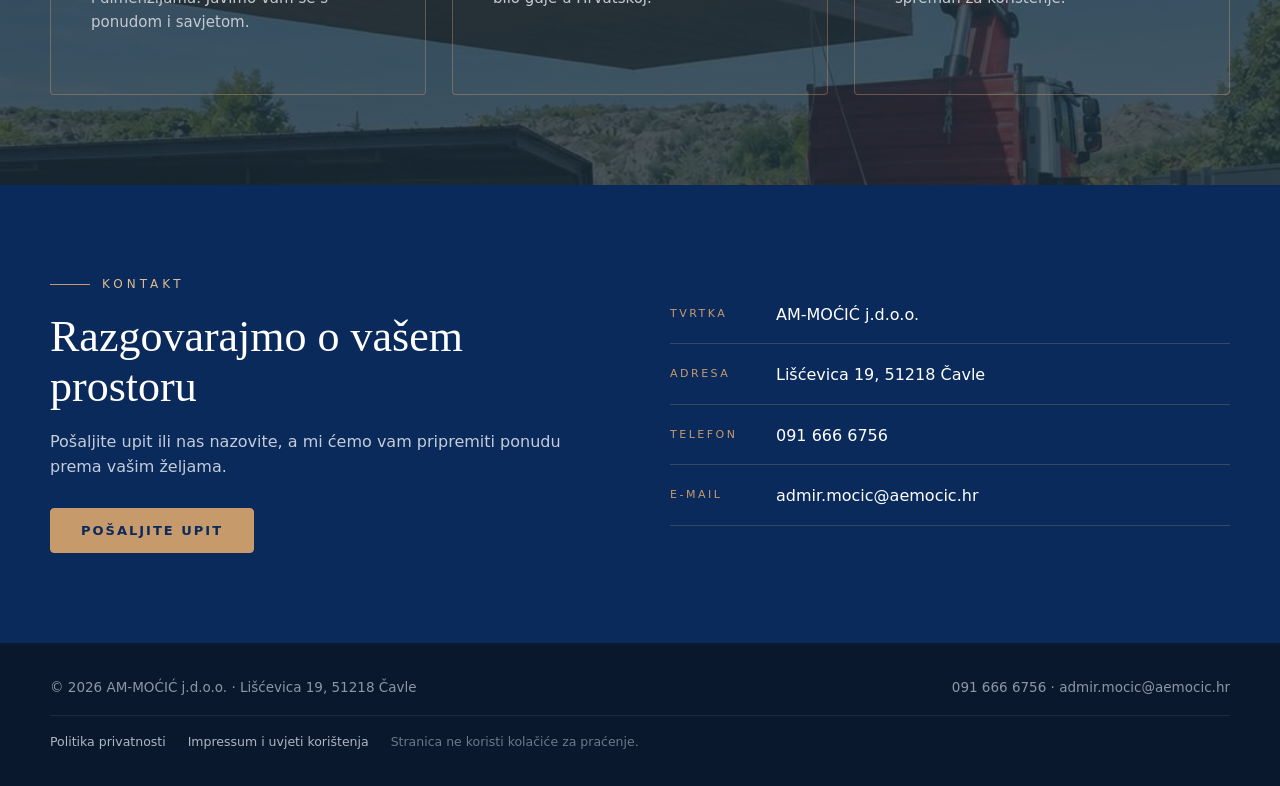
==== commit 837abe77: "Fotografije na naslovnoj i karticama kao slike umjesto pozadina Co-Authored-By: Claude Opus 5.5 <nor" ====
--- a/index.html
+++ b/index.html
@@ -21,7 +21,8 @@
   </div>
   <div class="wave-line"></div>
 </header>
-<section class="hero" style="padding:0;background-image:linear-gradient(110deg,rgba(10,42,92,.94) 0%,rgba(10,42,92,.78) 45%,rgba(46,49,54,.55) 100%),url('img/foto/hero.jpg')">
+<section class="hero" style="padding:0">
+  <img class="hero-bg" src="img/foto/hero.jpg" alt="" aria-hidden="true">
   <div class="container">
     <div class="hero-inner">
       <div class="eyebrow">Pergole · Vrtni namještaj · Bazeni · Pjeskarenje</div>
@@ -43,7 +44,8 @@
       <p>Odaberite kategoriju, pregledajte proizvode i odaberite dimenziju ili izvedbu. Upit stiže izravno k nama.</p>
     </div>
     <div class="categories">
-      <a href="pergole.html" class="cat-card" style="background-image:url('img/foto/kartica-pergole.jpg')">
+      <a href="pergole.html" class="cat-card">
+        <img class="cat-bg" src="img/foto/kartica-pergole.jpg" alt="" aria-hidden="true">
         <div class="cat-body">
           <div class="cat-num">01</div>
           <h3>Pergole</h3>
@@ -51,7 +53,8 @@
           <span class="cat-link">Pogledaj pergole</span>
         </div>
       </a>
-      <a href="vrtni-namjestaj.html" class="cat-card" style="background-image:url('img/foto/kartica-namjestaj.jpg')">
+      <a href="vrtni-namjestaj.html" class="cat-card">
+        <img class="cat-bg" src="img/foto/kartica-namjestaj.jpg" alt="" aria-hidden="true">
         <div class="cat-body">
           <div class="cat-num">02</div>
           <h3>Vrtni namještaj</h3>
@@ -59,7 +62,8 @@
           <span class="cat-link">Pogledaj namještaj</span>
         </div>
       </a>
-      <a href="bazeni.html" class="cat-card" style="background-image:url('img/foto/kartica-bazeni.jpg')">
+      <a href="bazeni.html" class="cat-card">
+        <img class="cat-bg" src="img/foto/kartica-bazeni.jpg" alt="" aria-hidden="true">
         <span class="new-badge cat-new">Novo u ponudi</span>
         <div class="cat-body">
           <div class="cat-num">03</div>
@@ -68,7 +72,8 @@
           <span class="cat-link">Pogledaj bazene</span>
         </div>
       </a>
-      <a href="pjeskarenje.html" class="cat-card" style="background-image:url('img/foto/kartica-pjeskarenje.jpg')">
+      <a href="pjeskarenje.html" class="cat-card">
+        <img class="cat-bg" src="img/foto/kartica-pjeskarenje.jpg" alt="" aria-hidden="true">
         <span class="new-badge cat-new">Nova usluga</span>
         <div class="cat-body">
           <div class="cat-num">04</div>
--- a/css/style.css
+++ b/css/style.css
@@ -384,3 +384,13 @@
 .addon-text .addon p{font-size:13.5px}
 @media (max-width:420px){.addon-grid.addon-text{grid-template-columns:1fr}}
 @media (max-width:1100px){.hero{min-height:62vh}.hero-inner{padding:56px 0}}
+
+/* Pozadinske fotografije kao <img> (pouzdano u svim preglednicima) */
+.cat-bg,.hero-bg{position:absolute;inset:0;width:100%;height:100%;max-width:none;object-fit:cover;z-index:0}
+.cat-card::before{z-index:1}
+.cat-body{z-index:2}
+.cat-card .new-badge,.cat-card .ph-label{z-index:3}
+.hero{overflow:hidden}
+.hero-bg{object-position:center 60%}
+.hero::before{content:"";position:absolute;inset:0;z-index:1;background:linear-gradient(110deg,rgba(10,42,92,.94) 0%,rgba(10,42,92,.78) 45%,rgba(46,49,54,.55) 100%)}
+.hero>.container{position:relative;z-index:2}
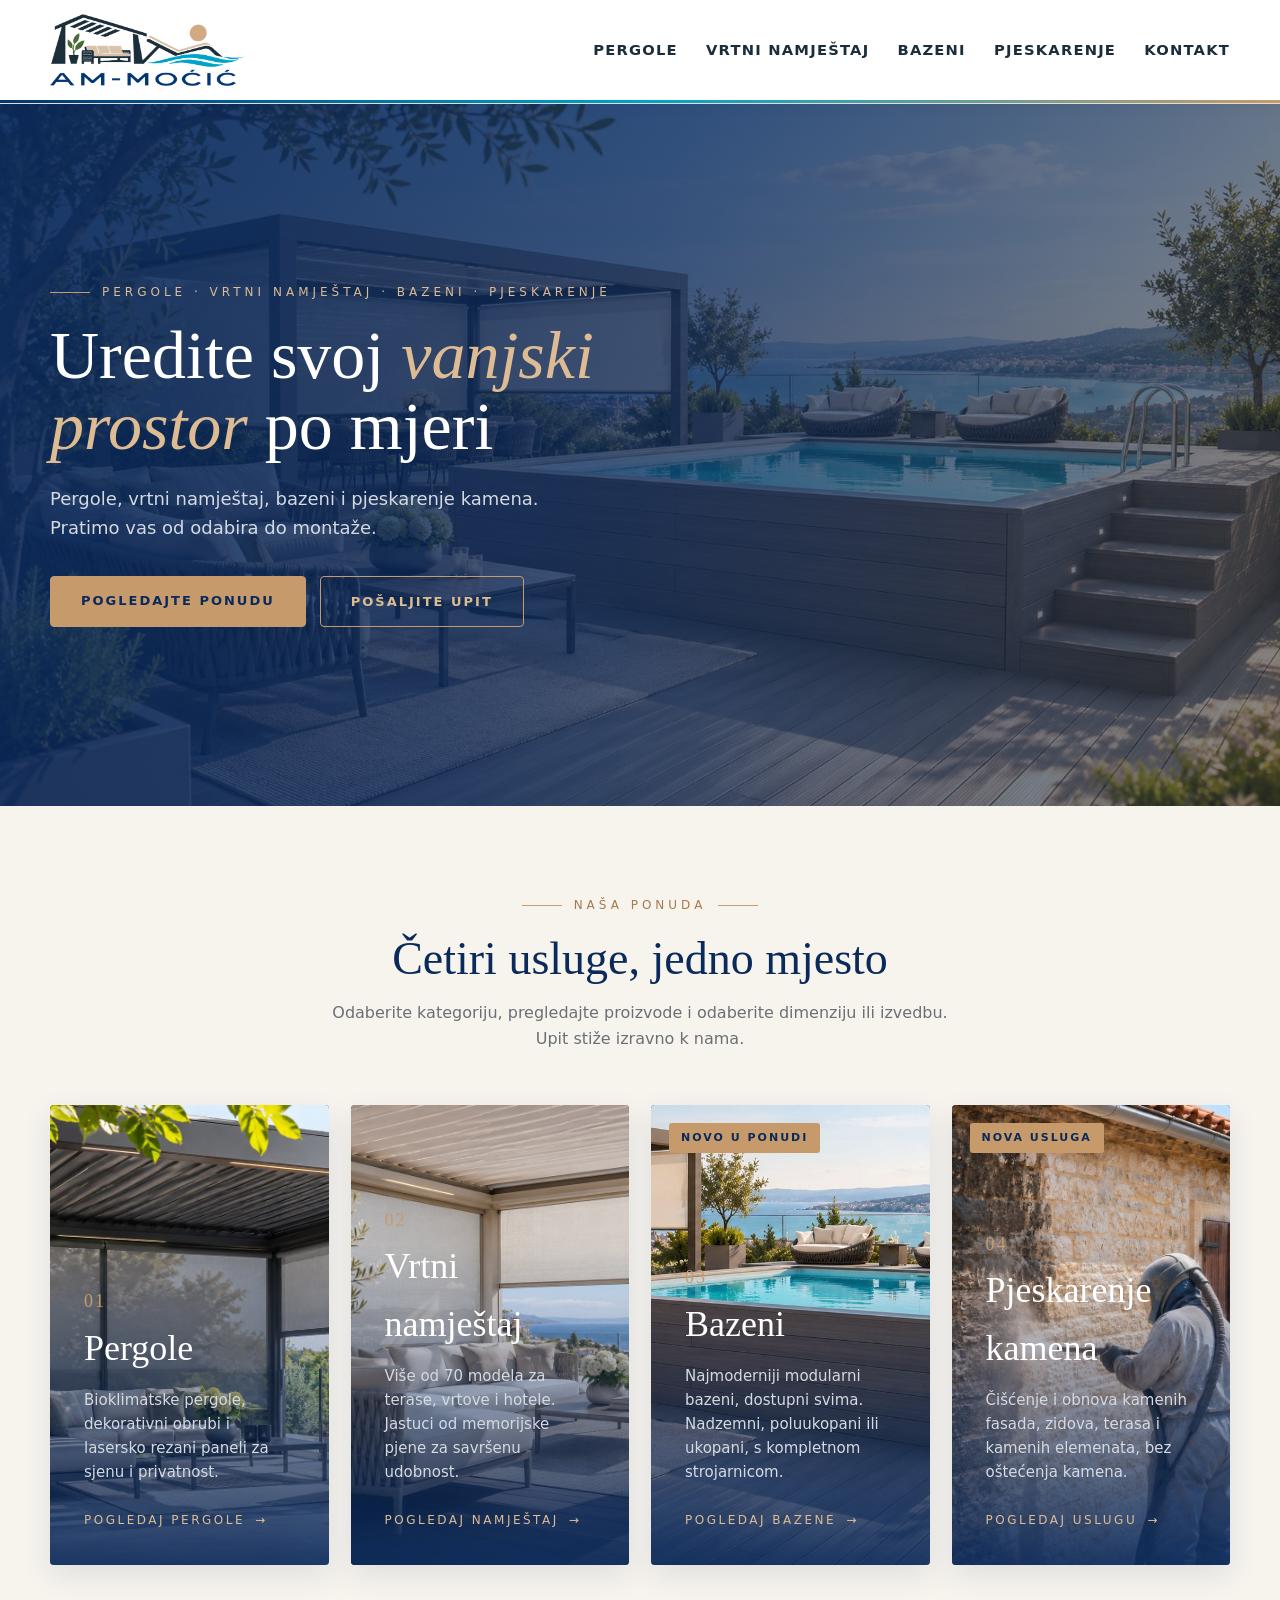
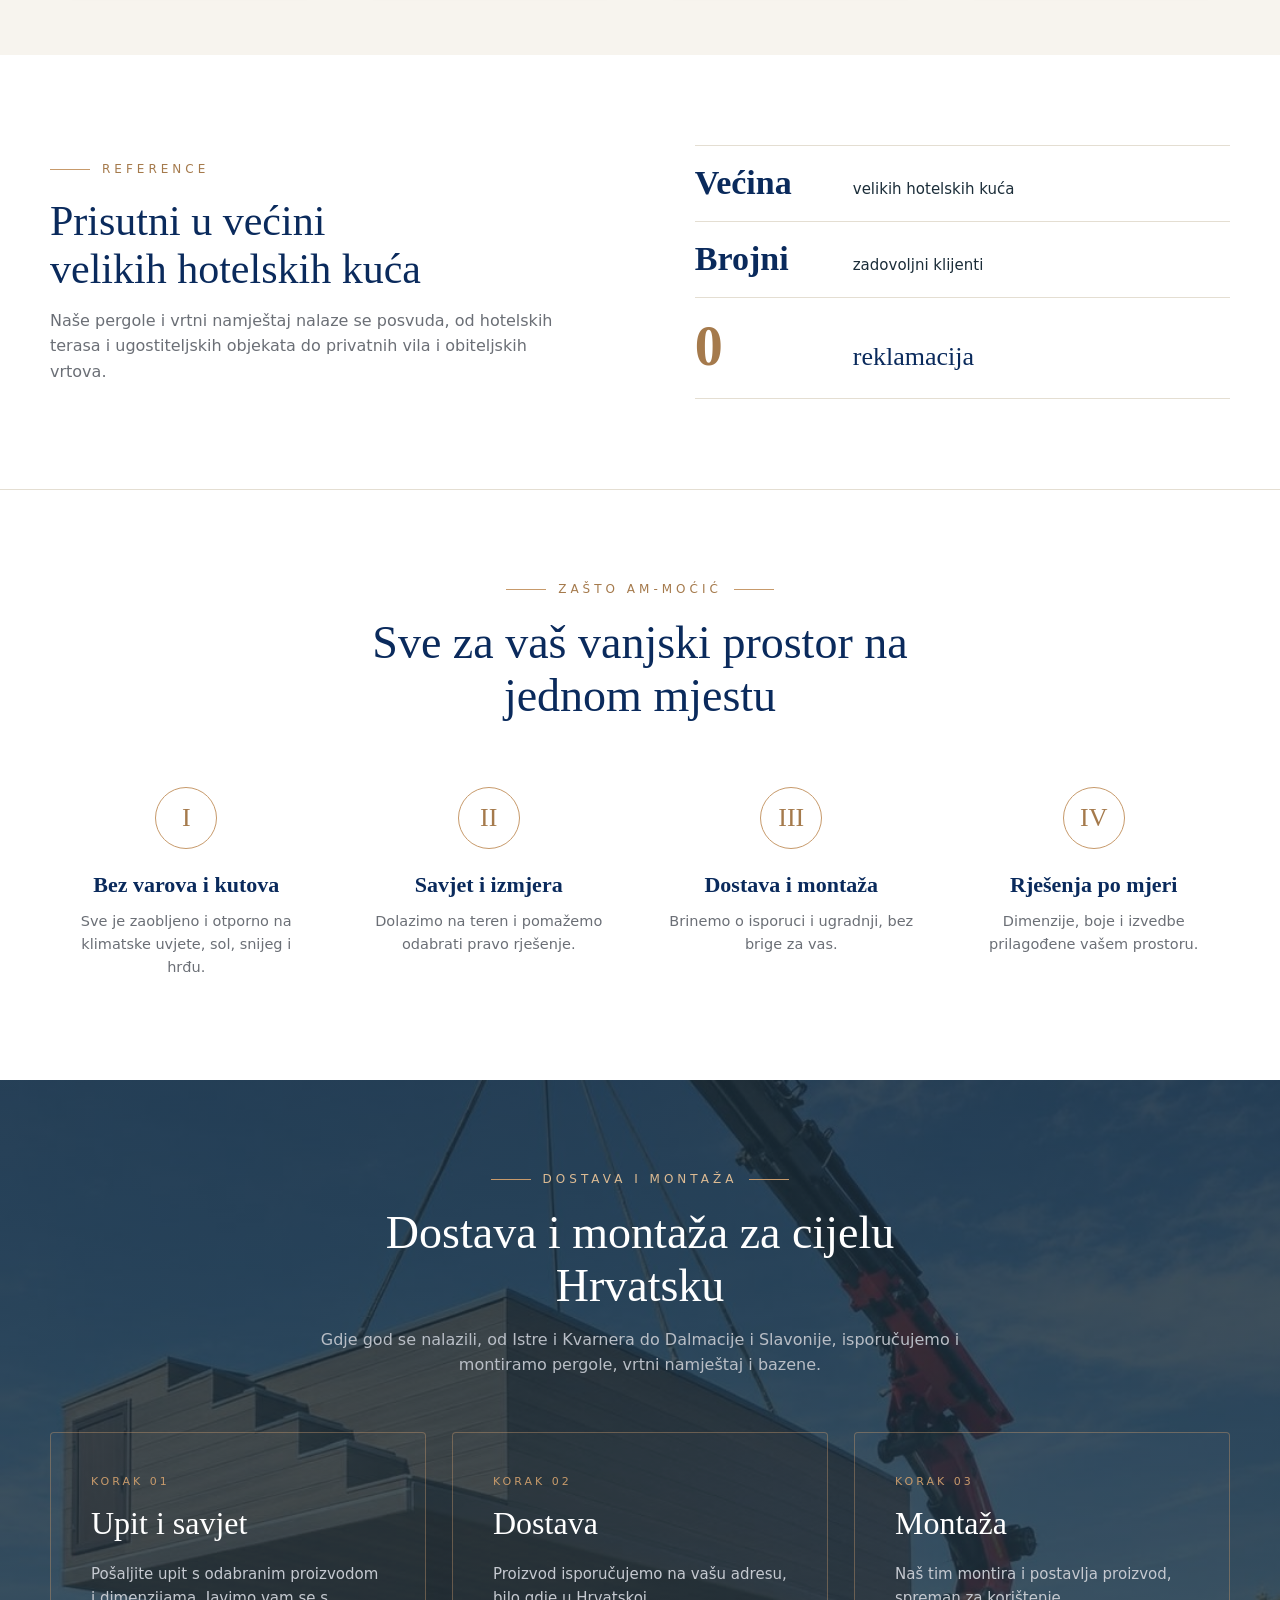
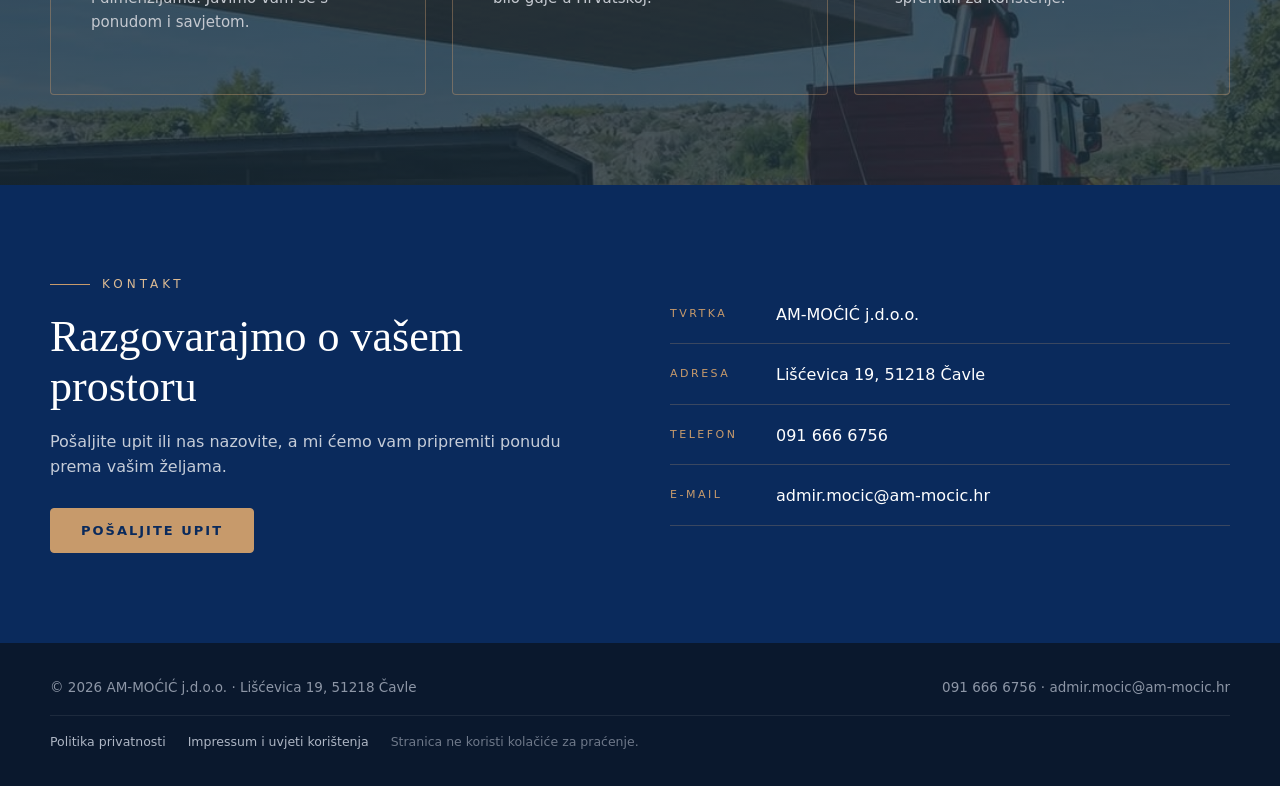
==== commit 30a75d2b: "Nova e-mail adresa: admir.mocic@am-mocic.hr Co-Authored-By: Claude Opus 5.5 <noreply@anthropic.com> " ====
--- a/index.html
+++ b/index.html
@@ -143,7 +143,7 @@
       <li><span>Tvrtka</span>AM-MOĆIĆ j.d.o.o.</li>
       <li><span>Adresa</span>Lišćevica 19, 51218 Čavle</li>
       <li><span>Telefon</span><a href="tel:+385916666756">091 666 6756</a></li>
-      <li><span>E-mail</span><a href="mailto:admir.mocic@aemocic.hr">admir.mocic@aemocic.hr</a></li>
+      <li><span>E-mail</span><a href="mailto:admir.mocic@am-mocic.hr">admir.mocic@am-mocic.hr</a></li>
     </ul>
   </div>
 </section>
@@ -151,7 +151,7 @@
 <footer class="site-footer">
   <div class="container footer-inner">
     <div>© <span data-year></span> AM-MOĆIĆ j.d.o.o. · Lišćevica 19, 51218 Čavle</div>
-    <div><a href="tel:+385916666756">091 666 6756</a> · <a href="mailto:admir.mocic@aemocic.hr">admir.mocic@aemocic.hr</a></div>
+    <div><a href="tel:+385916666756">091 666 6756</a> · <a href="mailto:admir.mocic@am-mocic.hr">admir.mocic@am-mocic.hr</a></div>
   </div>
   <div class="container footer-legal">
     <a href="politika-privatnosti.html">Politika privatnosti</a>
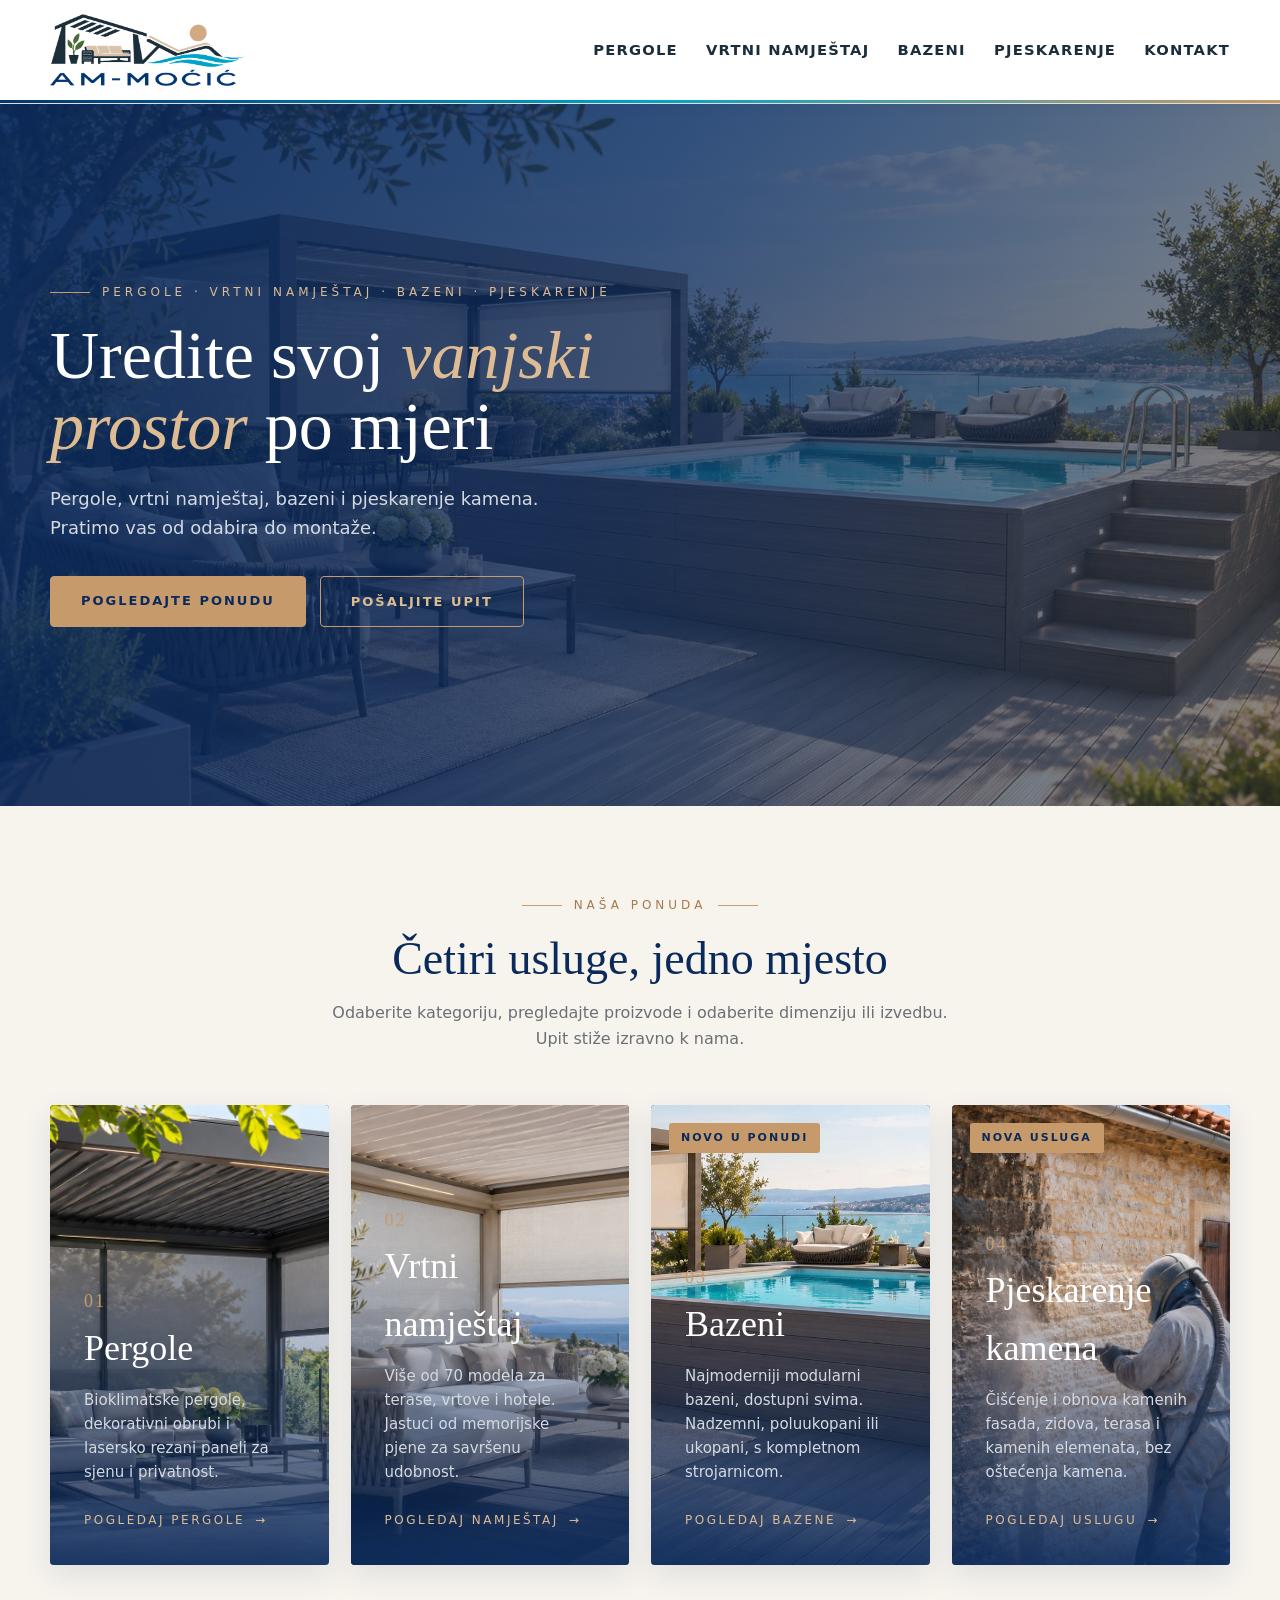
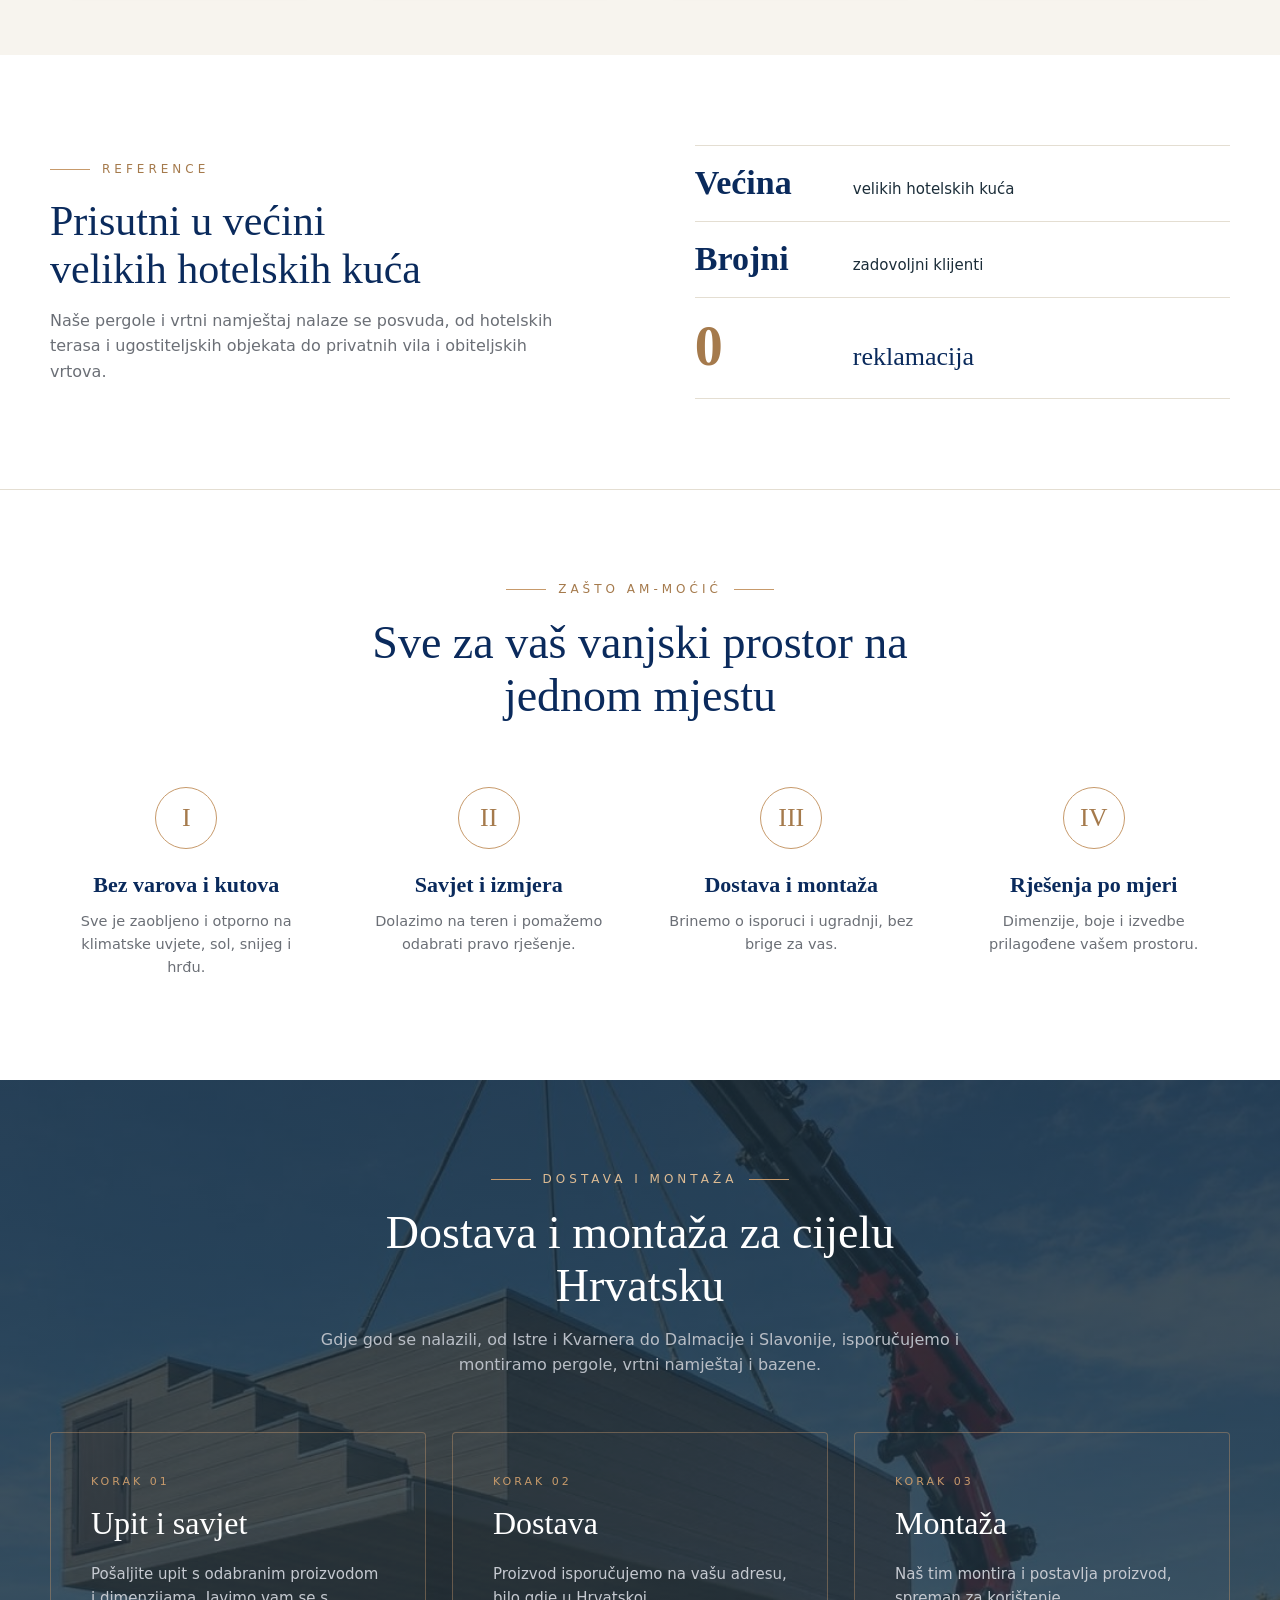
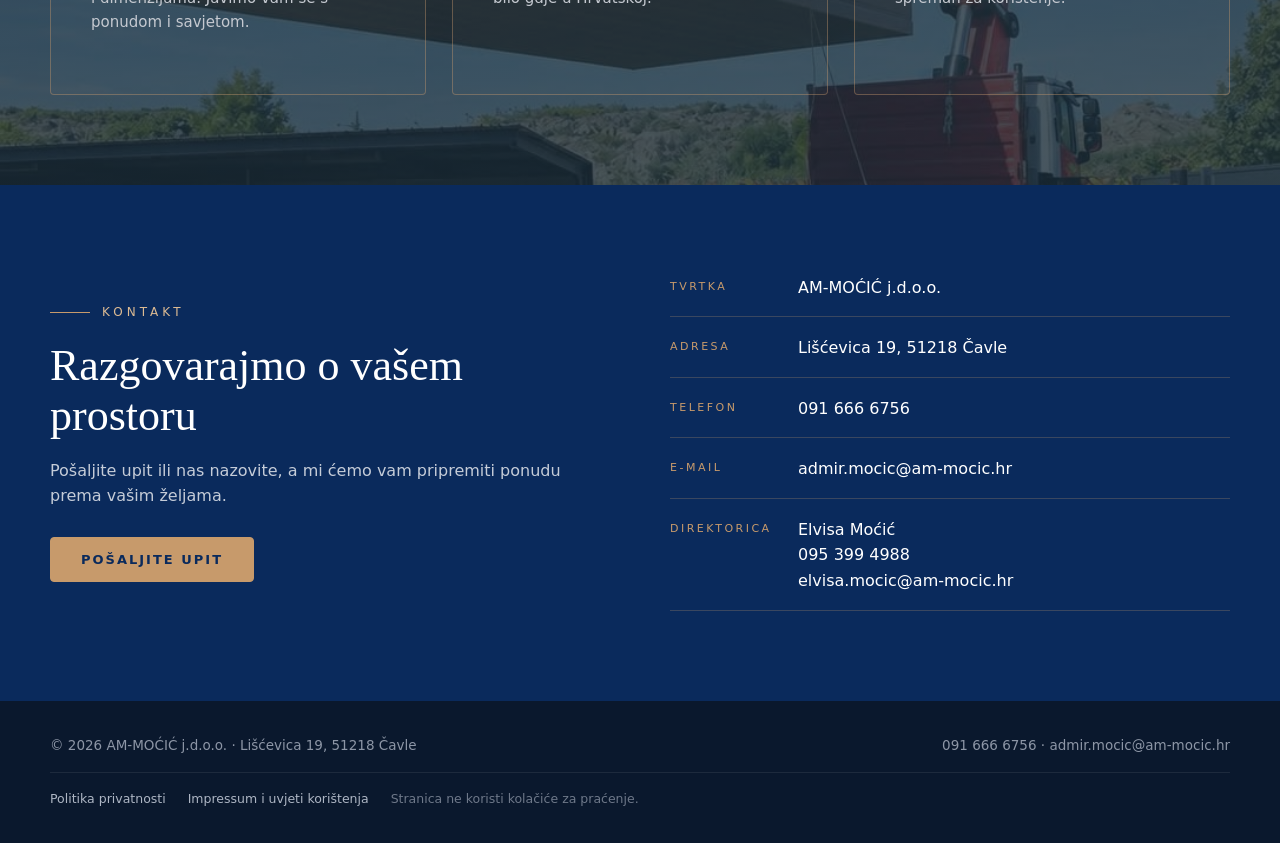
==== commit 2bb48c90: "Kontakt: dodana direktorica Elvisa Moćić (telefon, e-mail) Co-Authored-By: Claude Opus 5.5 <noreply@" ====
--- a/index.html
+++ b/index.html
@@ -144,6 +144,7 @@
       <li><span>Adresa</span>Lišćevica 19, 51218 Čavle</li>
       <li><span>Telefon</span><a href="tel:+385916666756">091 666 6756</a></li>
       <li><span>E-mail</span><a href="mailto:admir.mocic@am-mocic.hr">admir.mocic@am-mocic.hr</a></li>
+      <li><span>Direktorica</span><div>Elvisa Moćić<br><a href="tel:+385953994988">095 399 4988</a><br><a href="mailto:elvisa.mocic@am-mocic.hr">elvisa.mocic@am-mocic.hr</a></div></li>
     </ul>
   </div>
 </section>
--- a/css/style.css
+++ b/css/style.css
@@ -111,7 +111,7 @@
 .contact p{color:#C5CCD8}
 .contact-list{list-style:none;display:grid;gap:18px}
 .contact-list li{display:flex;gap:16px;align-items:flex-start;border-bottom:1px solid rgba(199,154,107,.25);padding-bottom:16px}
-.contact-list span{color:var(--gold);font-size:11px;letter-spacing:2.5px;text-transform:uppercase;min-width:90px;padding-top:3px}
+.contact-list span{color:var(--gold);font-size:11px;letter-spacing:2.5px;text-transform:uppercase;min-width:112px;padding-top:3px}
 .contact-list a:hover{color:var(--gold-light)}
 
 /* Footer */
